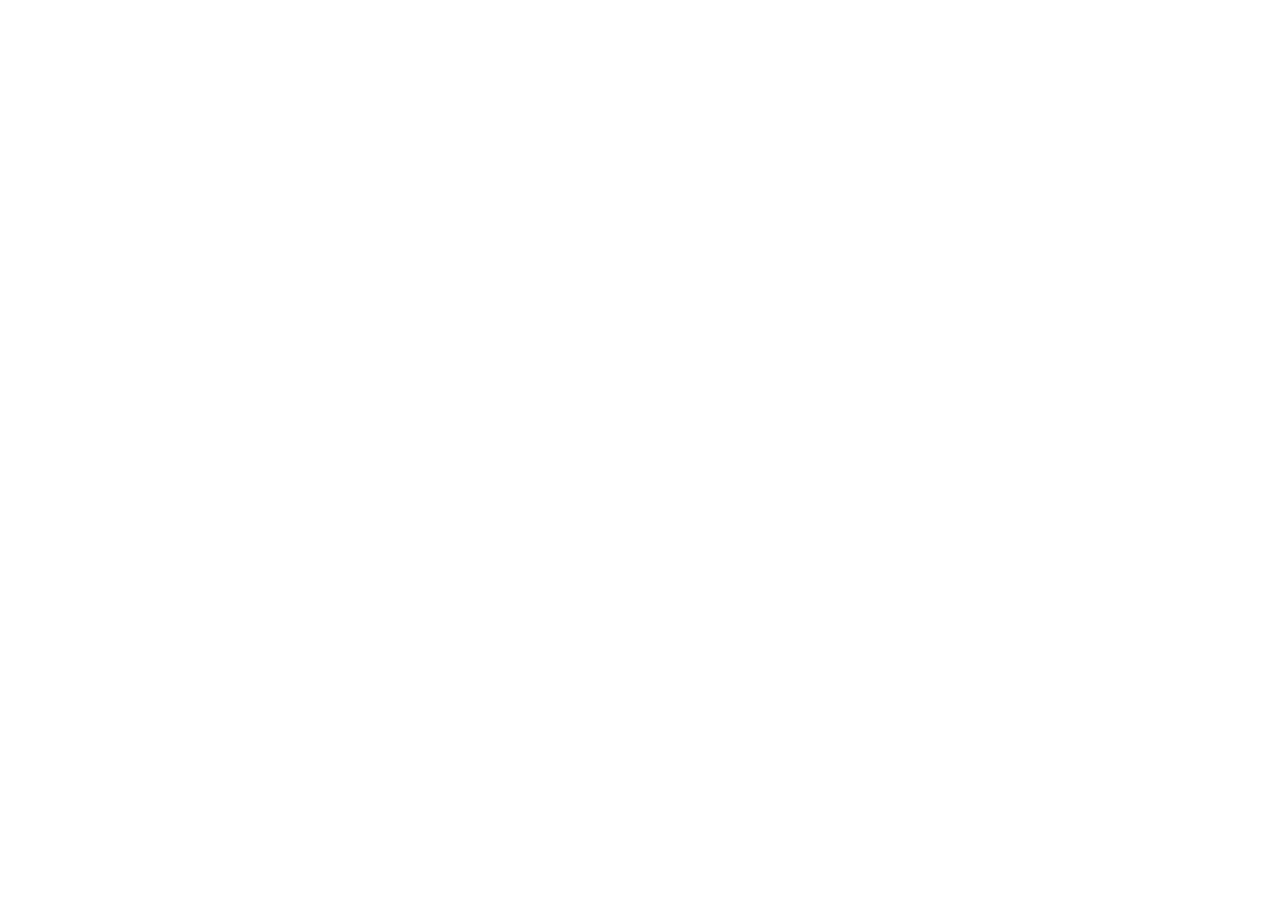
==== info/index.html @ 670b71c4 "Add files via upload" ====
<!doctype html>
<html lang="en">
  <head>
    <meta charset="UTF-8" />
    <link rel="icon" type="image/svg+xml" href="/vite.svg" />
    <meta name="viewport" content="width=device-width, initial-scale=1.0" />
    <title>Learning Styles Lesson Platform - Variant 1</title>
    <script type="module" crossorigin src="/assets/index-CtbJ-LrG.js"></script>
    <link rel="stylesheet" crossorigin href="/assets/index-BIw0tw79.css">
  </head>
  <body>
    <div id="root"></div>
  </body>
</html>
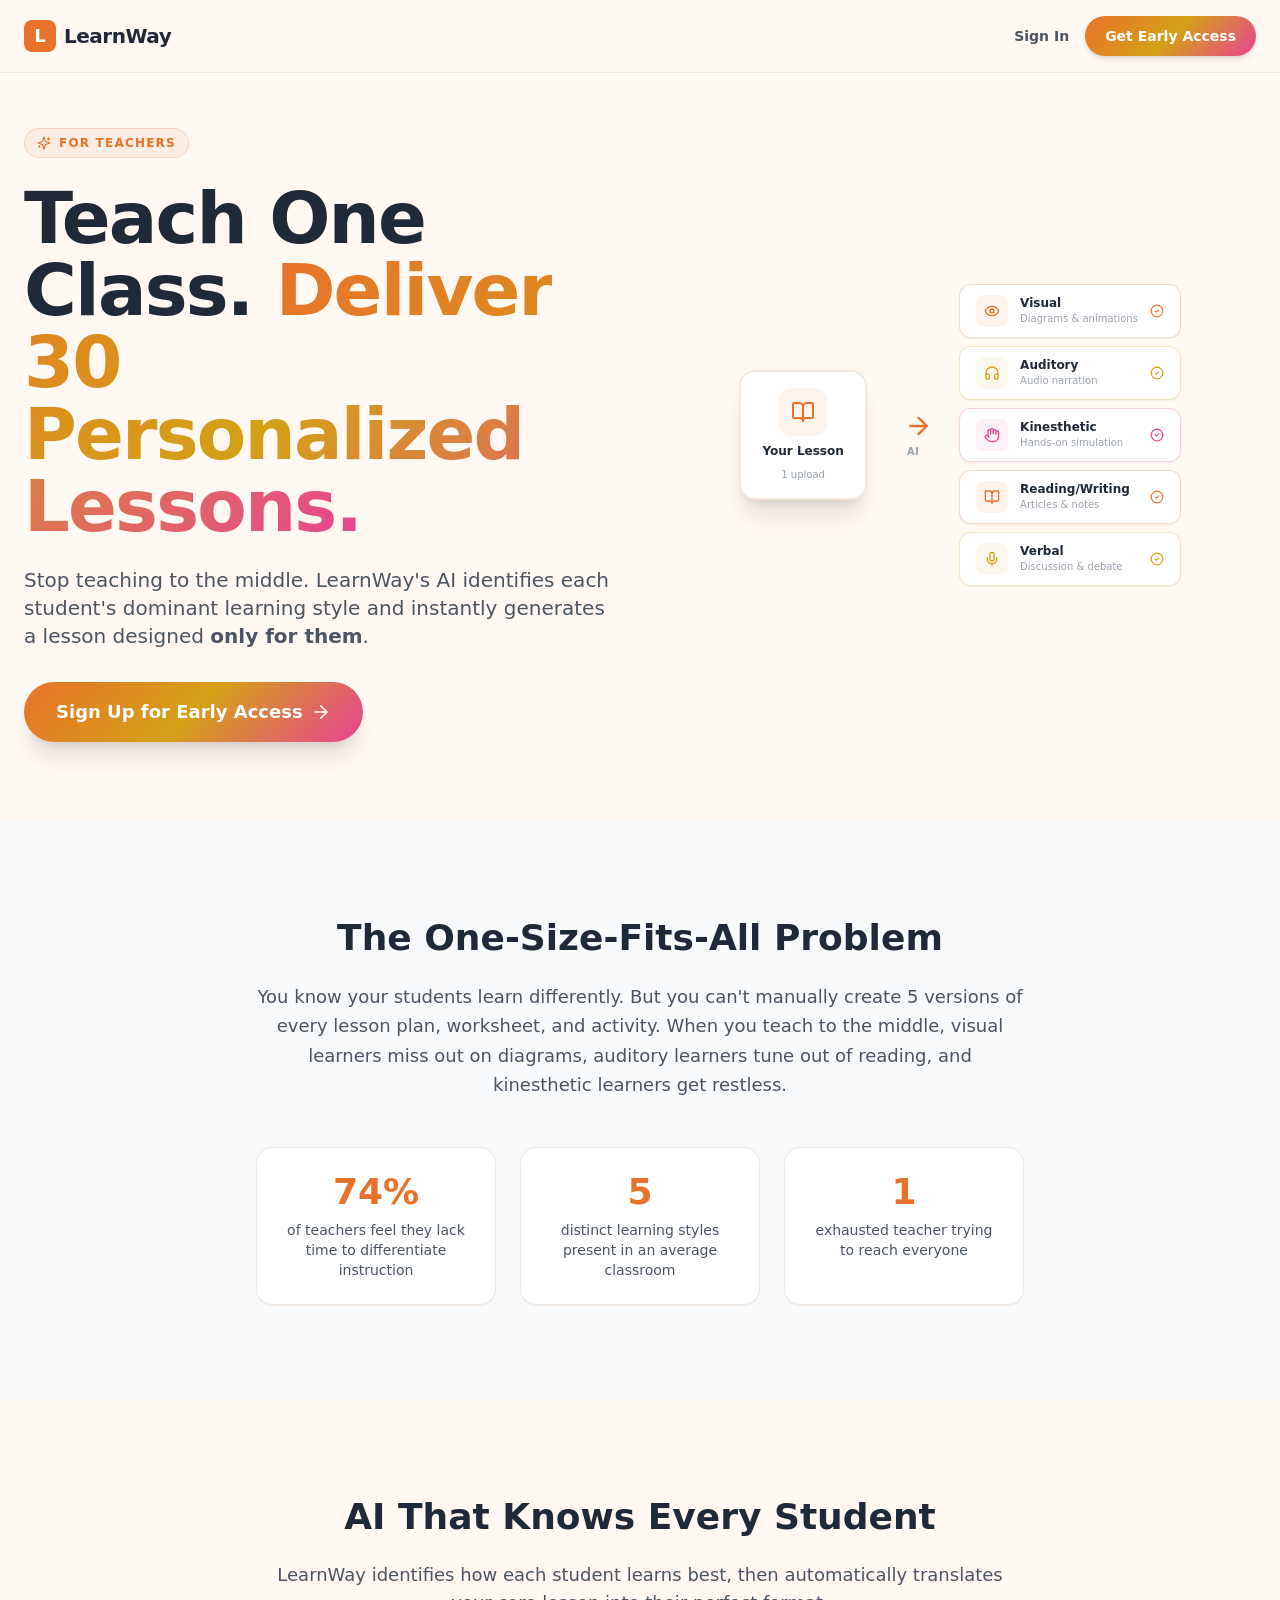
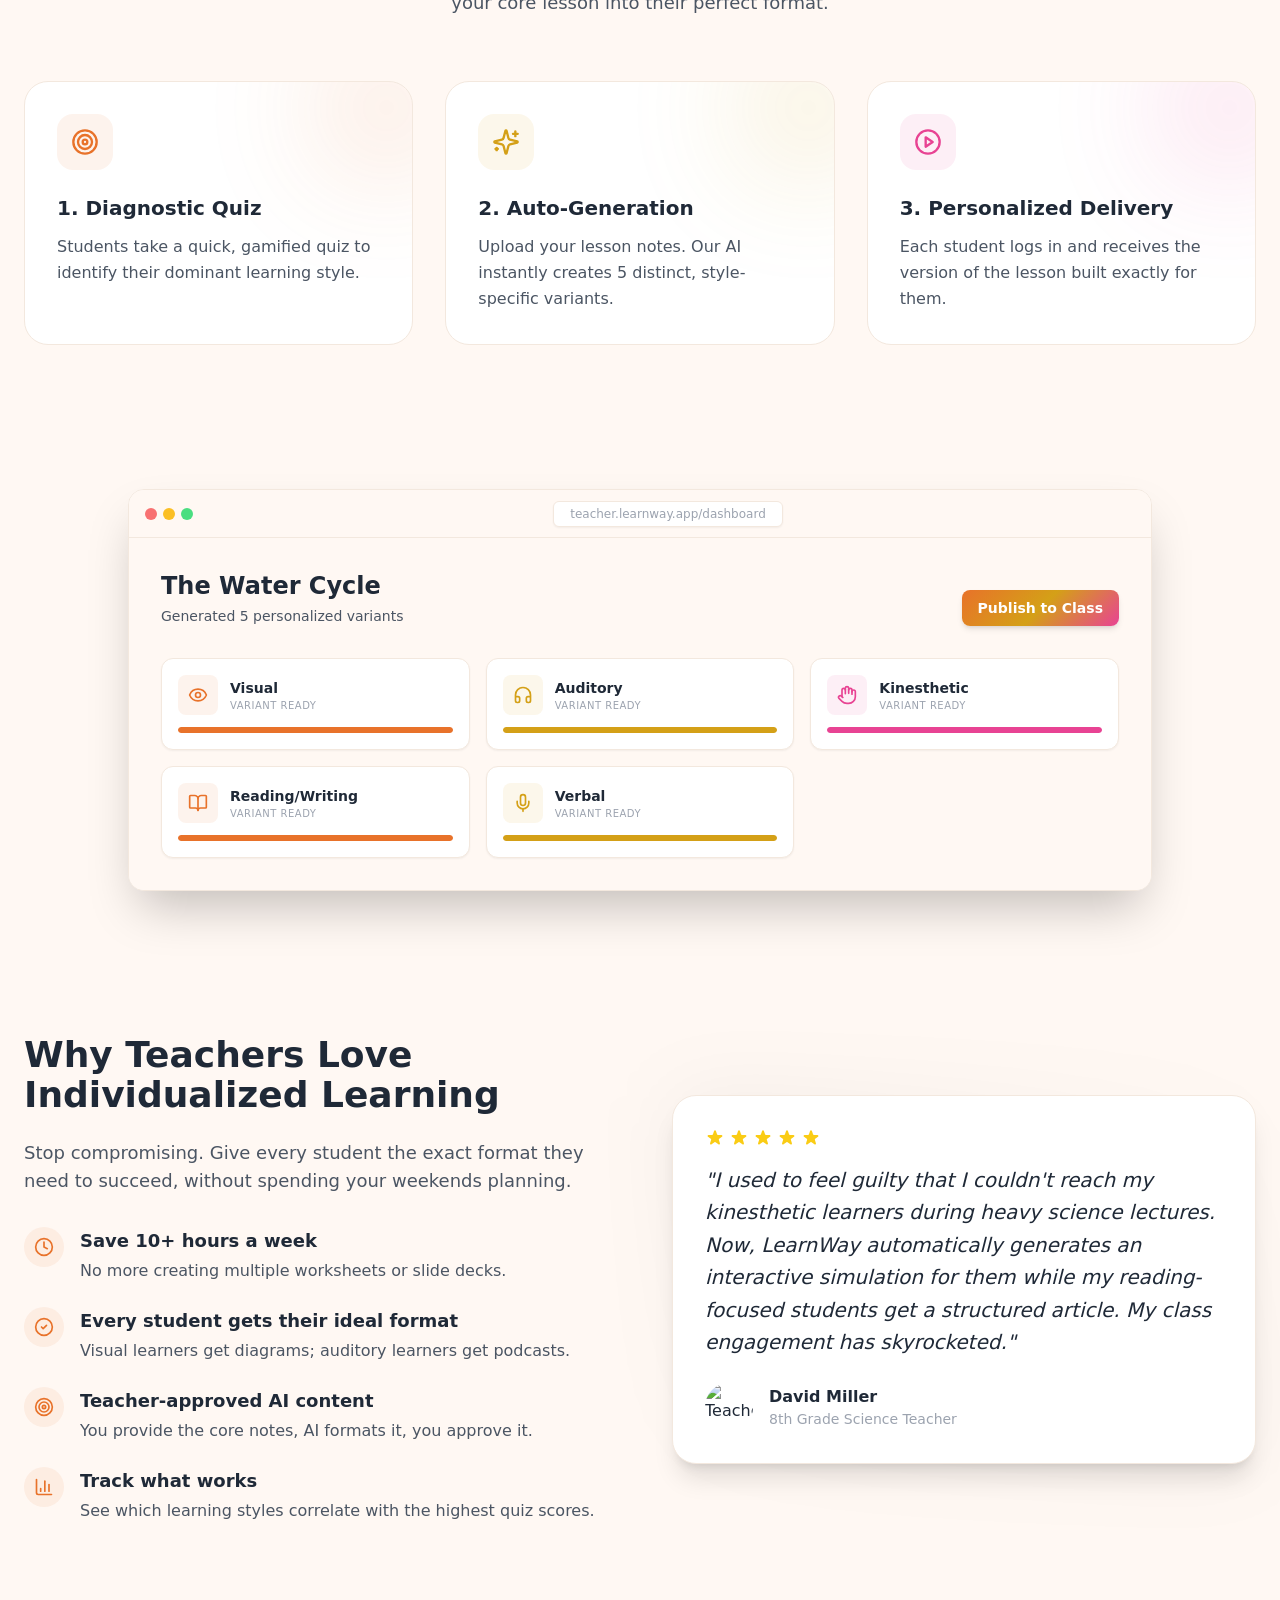
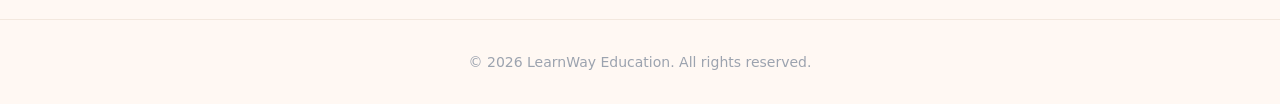
==== commit 233b22f7: "Update asset paths in index.html to relative" ====
--- a/info/index.html
+++ b/info/index.html
@@ -2,11 +2,11 @@
 <html lang="en">
   <head>
     <meta charset="UTF-8" />
-    <link rel="icon" type="image/svg+xml" href="/vite.svg" />
+    <link rel="icon" type="image/svg+xml" href="./vite.svg" />
     <meta name="viewport" content="width=device-width, initial-scale=1.0" />
     <title>Learning Styles Lesson Platform - Variant 1</title>
-    <script type="module" crossorigin src="/assets/index-CtbJ-LrG.js"></script>
-    <link rel="stylesheet" crossorigin href="/assets/index-BIw0tw79.css">
+    <script type="module" crossorigin src="./assets/index-CtbJ-LrG.js"></script>
+    <link rel="stylesheet" crossorigin href="./assets/index-BIw0tw79.css">
   </head>
   <body>
     <div id="root"></div>
--- a/info/assets/index-BIw0tw79.css
+++ b/info/assets/index-BIw0tw79.css
@@ -0,0 +1 @@
+@import"https://fonts.googleapis.com/css2?family=Inter:wght@400;500;600;700;800&display=swap";@tailwind base;@tailwind components;@tailwind utilities;*,:before,:after{--tw-border-spacing-x: 0;--tw-border-spacing-y: 0;--tw-translate-x: 0;--tw-translate-y: 0;--tw-rotate: 0;--tw-skew-x: 0;--tw-skew-y: 0;--tw-scale-x: 1;--tw-scale-y: 1;--tw-pan-x: ;--tw-pan-y: ;--tw-pinch-zoom: ;--tw-scroll-snap-strictness: proximity;--tw-gradient-from-position: ;--tw-gradient-via-position: ;--tw-gradient-to-position: ;--tw-ordinal: ;--tw-slashed-zero: ;--tw-numeric-figure: ;--tw-numeric-spacing: ;--tw-numeric-fraction: ;--tw-ring-inset: ;--tw-ring-offset-width: 0px;--tw-ring-offset-color: #fff;--tw-ring-color: rgb(59 130 246 / .5);--tw-ring-offset-shadow: 0 0 #0000;--tw-ring-shadow: 0 0 #0000;--tw-shadow: 0 0 #0000;--tw-shadow-colored: 0 0 #0000;--tw-blur: ;--tw-brightness: ;--tw-contrast: ;--tw-grayscale: ;--tw-hue-rotate: ;--tw-invert: ;--tw-saturate: ;--tw-sepia: ;--tw-drop-shadow: ;--tw-backdrop-blur: ;--tw-backdrop-brightness: ;--tw-backdrop-contrast: ;--tw-backdrop-grayscale: ;--tw-backdrop-hue-rotate: ;--tw-backdrop-invert: ;--tw-backdrop-opacity: ;--tw-backdrop-saturate: ;--tw-backdrop-sepia: ;--tw-contain-size: ;--tw-contain-layout: ;--tw-contain-paint: ;--tw-contain-style: }::backdrop{--tw-border-spacing-x: 0;--tw-border-spacing-y: 0;--tw-translate-x: 0;--tw-translate-y: 0;--tw-rotate: 0;--tw-skew-x: 0;--tw-skew-y: 0;--tw-scale-x: 1;--tw-scale-y: 1;--tw-pan-x: ;--tw-pan-y: ;--tw-pinch-zoom: ;--tw-scroll-snap-strictness: proximity;--tw-gradient-from-position: ;--tw-gradient-via-position: ;--tw-gradient-to-position: ;--tw-ordinal: ;--tw-slashed-zero: ;--tw-numeric-figure: ;--tw-numeric-spacing: ;--tw-numeric-fraction: ;--tw-ring-inset: ;--tw-ring-offset-width: 0px;--tw-ring-offset-color: #fff;--tw-ring-color: rgb(59 130 246 / .5);--tw-ring-offset-shadow: 0 0 #0000;--tw-ring-shadow: 0 0 #0000;--tw-shadow: 0 0 #0000;--tw-shadow-colored: 0 0 #0000;--tw-blur: ;--tw-brightness: ;--tw-contrast: ;--tw-grayscale: ;--tw-hue-rotate: ;--tw-invert: ;--tw-saturate: ;--tw-sepia: ;--tw-drop-shadow: ;--tw-backdrop-blur: ;--tw-backdrop-brightness: ;--tw-backdrop-contrast: ;--tw-backdrop-grayscale: ;--tw-backdrop-hue-rotate: ;--tw-backdrop-invert: ;--tw-backdrop-opacity: ;--tw-backdrop-saturate: ;--tw-backdrop-sepia: ;--tw-contain-size: ;--tw-contain-layout: ;--tw-contain-paint: ;--tw-contain-style: }*,:before,:after{box-sizing:border-box;border-width:0;border-style:solid;border-color:#e5e7eb}:before,:after{--tw-content: ""}html,:host{line-height:1.5;-webkit-text-size-adjust:100%;-moz-tab-size:4;-o-tab-size:4;tab-size:4;font-family:ui-sans-serif,system-ui,sans-serif,"Apple Color Emoji","Segoe UI Emoji",Segoe UI Symbol,"Noto Color Emoji";font-feature-settings:normal;font-variation-settings:normal;-webkit-tap-highlight-color:transparent}body{margin:0;line-height:inherit}hr{height:0;color:inherit;border-top-width:1px}abbr:where([title]){-webkit-text-decoration:underline dotted;text-decoration:underline dotted}h1,h2,h3,h4,h5,h6{font-size:inherit;font-weight:inherit}a{color:inherit;text-decoration:inherit}b,strong{font-weight:bolder}code,kbd,samp,pre{font-family:ui-monospace,SFMono-Regular,Menlo,Monaco,Consolas,Liberation Mono,Courier New,monospace;font-feature-settings:normal;font-variation-settings:normal;font-size:1em}small{font-size:80%}sub,sup{font-size:75%;line-height:0;position:relative;vertical-align:baseline}sub{bottom:-.25em}sup{top:-.5em}table{text-indent:0;border-color:inherit;border-collapse:collapse}button,input,optgroup,select,textarea{font-family:inherit;font-feature-settings:inherit;font-variation-settings:inherit;font-size:100%;font-weight:inherit;line-height:inherit;letter-spacing:inherit;color:inherit;margin:0;padding:0}button,select{text-transform:none}button,input:where([type=button]),input:where([type=reset]),input:where([type=submit]){-webkit-appearance:button;background-color:transparent;background-image:none}:-moz-focusring{outline:auto}:-moz-ui-invalid{box-shadow:none}progress{vertical-align:baseline}::-webkit-inner-spin-button,::-webkit-outer-spin-button{height:auto}[type=search]{-webkit-appearance:textfield;outline-offset:-2px}::-webkit-search-decoration{-webkit-appearance:none}::-webkit-file-upload-button{-webkit-appearance:button;font:inherit}summary{display:list-item}blockquote,dl,dd,h1,h2,h3,h4,h5,h6,hr,figure,p,pre{margin:0}fieldset{margin:0;padding:0}legend{padding:0}ol,ul,menu{list-style:none;margin:0;padding:0}dialog{padding:0}textarea{resize:vertical}input::-moz-placeholder,textarea::-moz-placeholder{opacity:1;color:#9ca3af}input::placeholder,textarea::placeholder{opacity:1;color:#9ca3af}button,[role=button]{cursor:pointer}:disabled{cursor:default}img,svg,video,canvas,audio,iframe,embed,object{display:block;vertical-align:middle}img,video{max-width:100%;height:auto}[hidden]:where(:not([hidden=until-found])){display:none}.fixed{position:fixed}.absolute{position:absolute}.relative{position:relative}.inset-0{top:0;right:0;bottom:0;left:0}.bottom-24{bottom:6rem}.left-0{left:0}.right-0{right:0}.right-6{right:1.5rem}.top-0{top:0}.z-10{z-index:10}.z-50{z-index:50}.mx-auto{margin-left:auto;margin-right:auto}.mb-1{margin-bottom:.25rem}.mb-12{margin-bottom:3rem}.mb-16{margin-bottom:4rem}.mb-2{margin-bottom:.5rem}.mb-3{margin-bottom:.75rem}.mb-4{margin-bottom:1rem}.mb-6{margin-bottom:1.5rem}.mb-8{margin-bottom:2rem}.ml-auto{margin-left:auto}.mt-0\.5{margin-top:.125rem}.flex{display:flex}.inline-flex{display:inline-flex}.grid{display:grid}.hidden{display:none}.h-1\.5{height:.375rem}.h-10{height:2.5rem}.h-12{height:3rem}.h-14{height:3.5rem}.h-3{height:.75rem}.h-32{height:8rem}.h-5{height:1.25rem}.h-8{height:2rem}.h-9{height:2.25rem}.h-full{height:100%}.min-h-screen{min-height:100vh}.w-10{width:2.5rem}.w-12{width:3rem}.w-14{width:3.5rem}.w-28{width:7rem}.w-3{width:.75rem}.w-32{width:8rem}.w-5{width:1.25rem}.w-8{width:2rem}.w-9{width:2.25rem}.w-full{width:100%}.min-w-0{min-width:0px}.min-w-\[240px\]{min-width:240px}.max-w-2xl{max-width:42rem}.max-w-3xl{max-width:48rem}.max-w-5xl{max-width:64rem}.max-w-7xl{max-width:80rem}.flex-1{flex:1 1 0%}.flex-shrink-0{flex-shrink:0}.transform{transform:translate(var(--tw-translate-x),var(--tw-translate-y)) rotate(var(--tw-rotate)) skew(var(--tw-skew-x)) skewY(var(--tw-skew-y)) scaleX(var(--tw-scale-x)) scaleY(var(--tw-scale-y))}.grid-cols-2{grid-template-columns:repeat(2,minmax(0,1fr))}.flex-col{flex-direction:column}.items-end{align-items:flex-end}.items-center{align-items:center}.justify-center{justify-content:center}.justify-between{justify-content:space-between}.gap-1{gap:.25rem}.gap-1\.5{gap:.375rem}.gap-12{gap:3rem}.gap-16{gap:4rem}.gap-2{gap:.5rem}.gap-3{gap:.75rem}.gap-4{gap:1rem}.gap-6{gap:1.5rem}.gap-8{gap:2rem}.space-y-6>:not([hidden])~:not([hidden]){--tw-space-y-reverse: 0;margin-top:calc(1.5rem * calc(1 - var(--tw-space-y-reverse)));margin-bottom:calc(1.5rem * var(--tw-space-y-reverse))}.overflow-hidden{overflow:hidden}.truncate{overflow:hidden;text-overflow:ellipsis;white-space:nowrap}.rounded-2xl{border-radius:1rem}.rounded-3xl{border-radius:1.5rem}.rounded-full{border-radius:9999px}.rounded-lg{border-radius:.5rem}.rounded-md{border-radius:.375rem}.rounded-xl{border-radius:.75rem}.border{border-width:1px}.border-2{border-width:2px}.border-b{border-bottom-width:1px}.border-t{border-top-width:1px}.bg-amber-400{--tw-bg-opacity: 1;background-color:rgb(251 191 36 / var(--tw-bg-opacity, 1))}.bg-green-400{--tw-bg-opacity: 1;background-color:rgb(74 222 128 / var(--tw-bg-opacity, 1))}.bg-red-400{--tw-bg-opacity: 1;background-color:rgb(248 113 113 / var(--tw-bg-opacity, 1))}.bg-gradient-to-tr{background-image:linear-gradient(to top right,var(--tw-gradient-stops))}.from-transparent{--tw-gradient-from: transparent var(--tw-gradient-from-position);--tw-gradient-to: rgb(0 0 0 / 0) var(--tw-gradient-to-position);--tw-gradient-stops: var(--tw-gradient-from), var(--tw-gradient-to)}.via-black\/5{--tw-gradient-to: rgb(0 0 0 / 0) var(--tw-gradient-to-position);--tw-gradient-stops: var(--tw-gradient-from), rgb(0 0 0 / .05) var(--tw-gradient-via-position), var(--tw-gradient-to)}.to-transparent{--tw-gradient-to: transparent var(--tw-gradient-to-position)}.bg-clip-text{-webkit-background-clip:text;background-clip:text}.fill-yellow-400{fill:#facc15}.p-2\.5{padding:.625rem}.p-3{padding:.75rem}.p-4{padding:1rem}.p-6{padding:1.5rem}.p-8{padding:2rem}.px-2{padding-left:.5rem;padding-right:.5rem}.px-3{padding-left:.75rem;padding-right:.75rem}.px-4{padding-left:1rem;padding-right:1rem}.px-5{padding-left:1.25rem;padding-right:1.25rem}.px-6{padding-left:1.5rem;padding-right:1.5rem}.px-8{padding-left:2rem;padding-right:2rem}.py-1{padding-top:.25rem;padding-bottom:.25rem}.py-1\.5{padding-top:.375rem;padding-bottom:.375rem}.py-12{padding-top:3rem;padding-bottom:3rem}.py-2{padding-top:.5rem;padding-bottom:.5rem}.py-2\.5{padding-top:.625rem;padding-bottom:.625rem}.py-24{padding-top:6rem;padding-bottom:6rem}.py-4{padding-top:1rem;padding-bottom:1rem}.py-8{padding-top:2rem;padding-bottom:2rem}.pb-2{padding-bottom:.5rem}.pb-20{padding-bottom:5rem}.pt-1{padding-top:.25rem}.pt-32{padding-top:8rem}.text-left{text-align:left}.text-center{text-align:center}.font-sans{font-family:ui-sans-serif,system-ui,sans-serif,"Apple Color Emoji","Segoe UI Emoji",Segoe UI Symbol,"Noto Color Emoji"}.text-2xl{font-size:1.5rem;line-height:2rem}.text-3xl{font-size:1.875rem;line-height:2.25rem}.text-4xl{font-size:2.25rem;line-height:2.5rem}.text-5xl{font-size:3rem;line-height:1}.text-\[10px\]{font-size:10px}.text-\[11px\]{font-size:11px}.text-lg{font-size:1.125rem;line-height:1.75rem}.text-sm{font-size:.875rem;line-height:1.25rem}.text-xl{font-size:1.25rem;line-height:1.75rem}.text-xs{font-size:.75rem;line-height:1rem}.font-black{font-weight:900}.font-bold{font-weight:700}.font-extrabold{font-weight:800}.font-medium{font-weight:500}.font-semibold{font-weight:600}.uppercase{text-transform:uppercase}.italic{font-style:italic}.leading-\[1\.1\]{line-height:1.1}.leading-relaxed{line-height:1.625}.leading-tight{line-height:1.25}.tracking-tight{letter-spacing:-.025em}.tracking-wider{letter-spacing:.05em}.tracking-widest{letter-spacing:.1em}.text-transparent{color:transparent}.text-white{--tw-text-opacity: 1;color:rgb(255 255 255 / var(--tw-text-opacity, 1))}.text-yellow-400{--tw-text-opacity: 1;color:rgb(250 204 21 / var(--tw-text-opacity, 1))}.opacity-20{opacity:.2}.shadow-2xl{--tw-shadow: 0 25px 50px -12px rgb(0 0 0 / .25);--tw-shadow-colored: 0 25px 50px -12px var(--tw-shadow-color);box-shadow:var(--tw-ring-offset-shadow, 0 0 #0000),var(--tw-ring-shadow, 0 0 #0000),var(--tw-shadow)}.shadow-lg{--tw-shadow: 0 10px 15px -3px rgb(0 0 0 / .1), 0 4px 6px -4px rgb(0 0 0 / .1);--tw-shadow-colored: 0 10px 15px -3px var(--tw-shadow-color), 0 4px 6px -4px var(--tw-shadow-color);box-shadow:var(--tw-ring-offset-shadow, 0 0 #0000),var(--tw-ring-shadow, 0 0 #0000),var(--tw-shadow)}.shadow-md{--tw-shadow: 0 4px 6px -1px rgb(0 0 0 / .1), 0 2px 4px -2px rgb(0 0 0 / .1);--tw-shadow-colored: 0 4px 6px -1px var(--tw-shadow-color), 0 2px 4px -2px var(--tw-shadow-color);box-shadow:var(--tw-ring-offset-shadow, 0 0 #0000),var(--tw-ring-shadow, 0 0 #0000),var(--tw-shadow)}.shadow-sm{--tw-shadow: 0 1px 2px 0 rgb(0 0 0 / .05);--tw-shadow-colored: 0 1px 2px 0 var(--tw-shadow-color);box-shadow:var(--tw-ring-offset-shadow, 0 0 #0000),var(--tw-ring-shadow, 0 0 #0000),var(--tw-shadow)}.shadow-xl{--tw-shadow: 0 20px 25px -5px rgb(0 0 0 / .1), 0 8px 10px -6px rgb(0 0 0 / .1);--tw-shadow-colored: 0 20px 25px -5px var(--tw-shadow-color), 0 8px 10px -6px var(--tw-shadow-color);box-shadow:var(--tw-ring-offset-shadow, 0 0 #0000),var(--tw-ring-shadow, 0 0 #0000),var(--tw-shadow)}.blur-2xl{--tw-blur: blur(40px);filter:var(--tw-blur) var(--tw-brightness) var(--tw-contrast) var(--tw-grayscale) var(--tw-hue-rotate) var(--tw-invert) var(--tw-saturate) var(--tw-sepia) var(--tw-drop-shadow)}.blur-3xl{--tw-blur: blur(64px);filter:var(--tw-blur) var(--tw-brightness) var(--tw-contrast) var(--tw-grayscale) var(--tw-hue-rotate) var(--tw-invert) var(--tw-saturate) var(--tw-sepia) var(--tw-drop-shadow)}.backdrop-blur-md{--tw-backdrop-blur: blur(12px);-webkit-backdrop-filter:var(--tw-backdrop-blur) var(--tw-backdrop-brightness) var(--tw-backdrop-contrast) var(--tw-backdrop-grayscale) var(--tw-backdrop-hue-rotate) var(--tw-backdrop-invert) var(--tw-backdrop-opacity) var(--tw-backdrop-saturate) var(--tw-backdrop-sepia);backdrop-filter:var(--tw-backdrop-blur) var(--tw-backdrop-brightness) var(--tw-backdrop-contrast) var(--tw-backdrop-grayscale) var(--tw-backdrop-hue-rotate) var(--tw-backdrop-invert) var(--tw-backdrop-opacity) var(--tw-backdrop-saturate) var(--tw-backdrop-sepia)}.transition{transition-property:color,background-color,border-color,text-decoration-color,fill,stroke,opacity,box-shadow,transform,filter,backdrop-filter;transition-timing-function:cubic-bezier(.4,0,.2,1);transition-duration:.15s}.transition-colors{transition-property:color,background-color,border-color,text-decoration-color,fill,stroke;transition-timing-function:cubic-bezier(.4,0,.2,1);transition-duration:.15s}.transition-opacity{transition-property:opacity;transition-timing-function:cubic-bezier(.4,0,.2,1);transition-duration:.15s}.transition-transform{transition-property:transform;transition-timing-function:cubic-bezier(.4,0,.2,1);transition-duration:.15s}.duration-500{transition-duration:.5s}body{font-family:Inter,sans-serif;-webkit-font-smoothing:antialiased;-moz-osx-font-smoothing:grayscale}::-webkit-scrollbar{width:6px;height:6px}::-webkit-scrollbar-track{background:transparent}::-webkit-scrollbar-thumb{background:#e5e7eb;border-radius:3px}::-webkit-scrollbar-thumb:hover{background:#d1d5db}.selection\:bg-black\/10 *::-moz-selection{background-color:#0000001a}.selection\:bg-black\/10 *::selection{background-color:#0000001a}.selection\:bg-black\/10::-moz-selection{background-color:#0000001a}.selection\:bg-black\/10::selection{background-color:#0000001a}.hover\:scale-105:hover{--tw-scale-x: 1.05;--tw-scale-y: 1.05;transform:translate(var(--tw-translate-x),var(--tw-translate-y)) rotate(var(--tw-rotate)) skew(var(--tw-skew-x)) skewY(var(--tw-skew-y)) scaleX(var(--tw-scale-x)) scaleY(var(--tw-scale-y))}.hover\:opacity-80:hover{opacity:.8}.active\:scale-95:active{--tw-scale-x: .95;--tw-scale-y: .95;transform:translate(var(--tw-translate-x),var(--tw-translate-y)) rotate(var(--tw-rotate)) skew(var(--tw-skew-x)) skewY(var(--tw-skew-y)) scaleX(var(--tw-scale-x)) scaleY(var(--tw-scale-y))}.group:hover .group-hover\:opacity-40{opacity:.4}@media (min-width: 640px){.sm\:grid-cols-3{grid-template-columns:repeat(3,minmax(0,1fr))}.sm\:flex-row{flex-direction:row}}@media (min-width: 768px){.md\:flex{display:flex}.md\:w-32{width:8rem}.md\:grid-cols-2{grid-template-columns:repeat(2,minmax(0,1fr))}.md\:grid-cols-3{grid-template-columns:repeat(3,minmax(0,1fr))}.md\:gap-8{gap:2rem}.md\:text-4xl{font-size:2.25rem;line-height:2.5rem}.md\:text-6xl{font-size:3.75rem;line-height:1}.md\:text-xl{font-size:1.25rem;line-height:1.75rem}}@media (min-width: 1024px){.lg\:grid-cols-2{grid-template-columns:repeat(2,minmax(0,1fr))}.lg\:text-7xl{font-size:4.5rem;line-height:1}}@media (prefers-color-scheme: dark){.dark\:via-white\/5{--tw-gradient-to: rgb(255 255 255 / 0) var(--tw-gradient-to-position);--tw-gradient-stops: var(--tw-gradient-from), rgb(255 255 255 / .05) var(--tw-gradient-via-position), var(--tw-gradient-to)}}
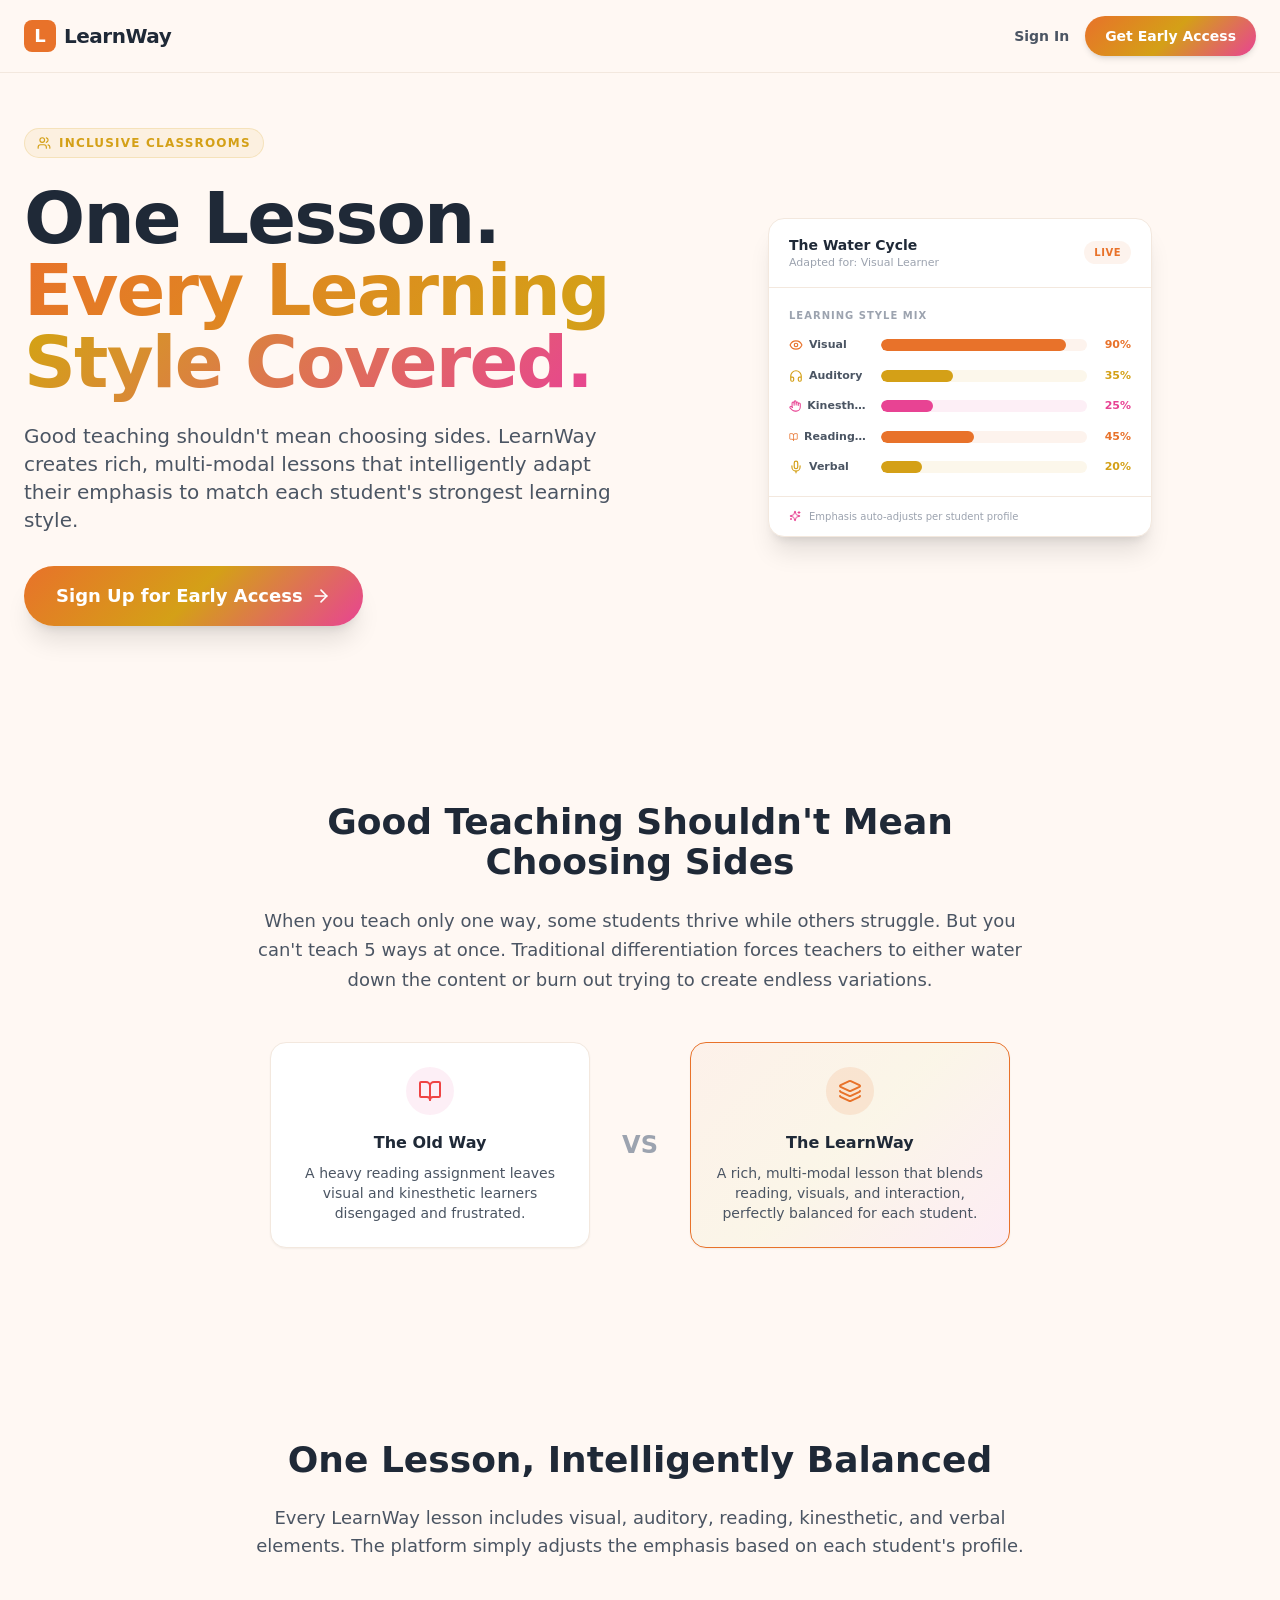
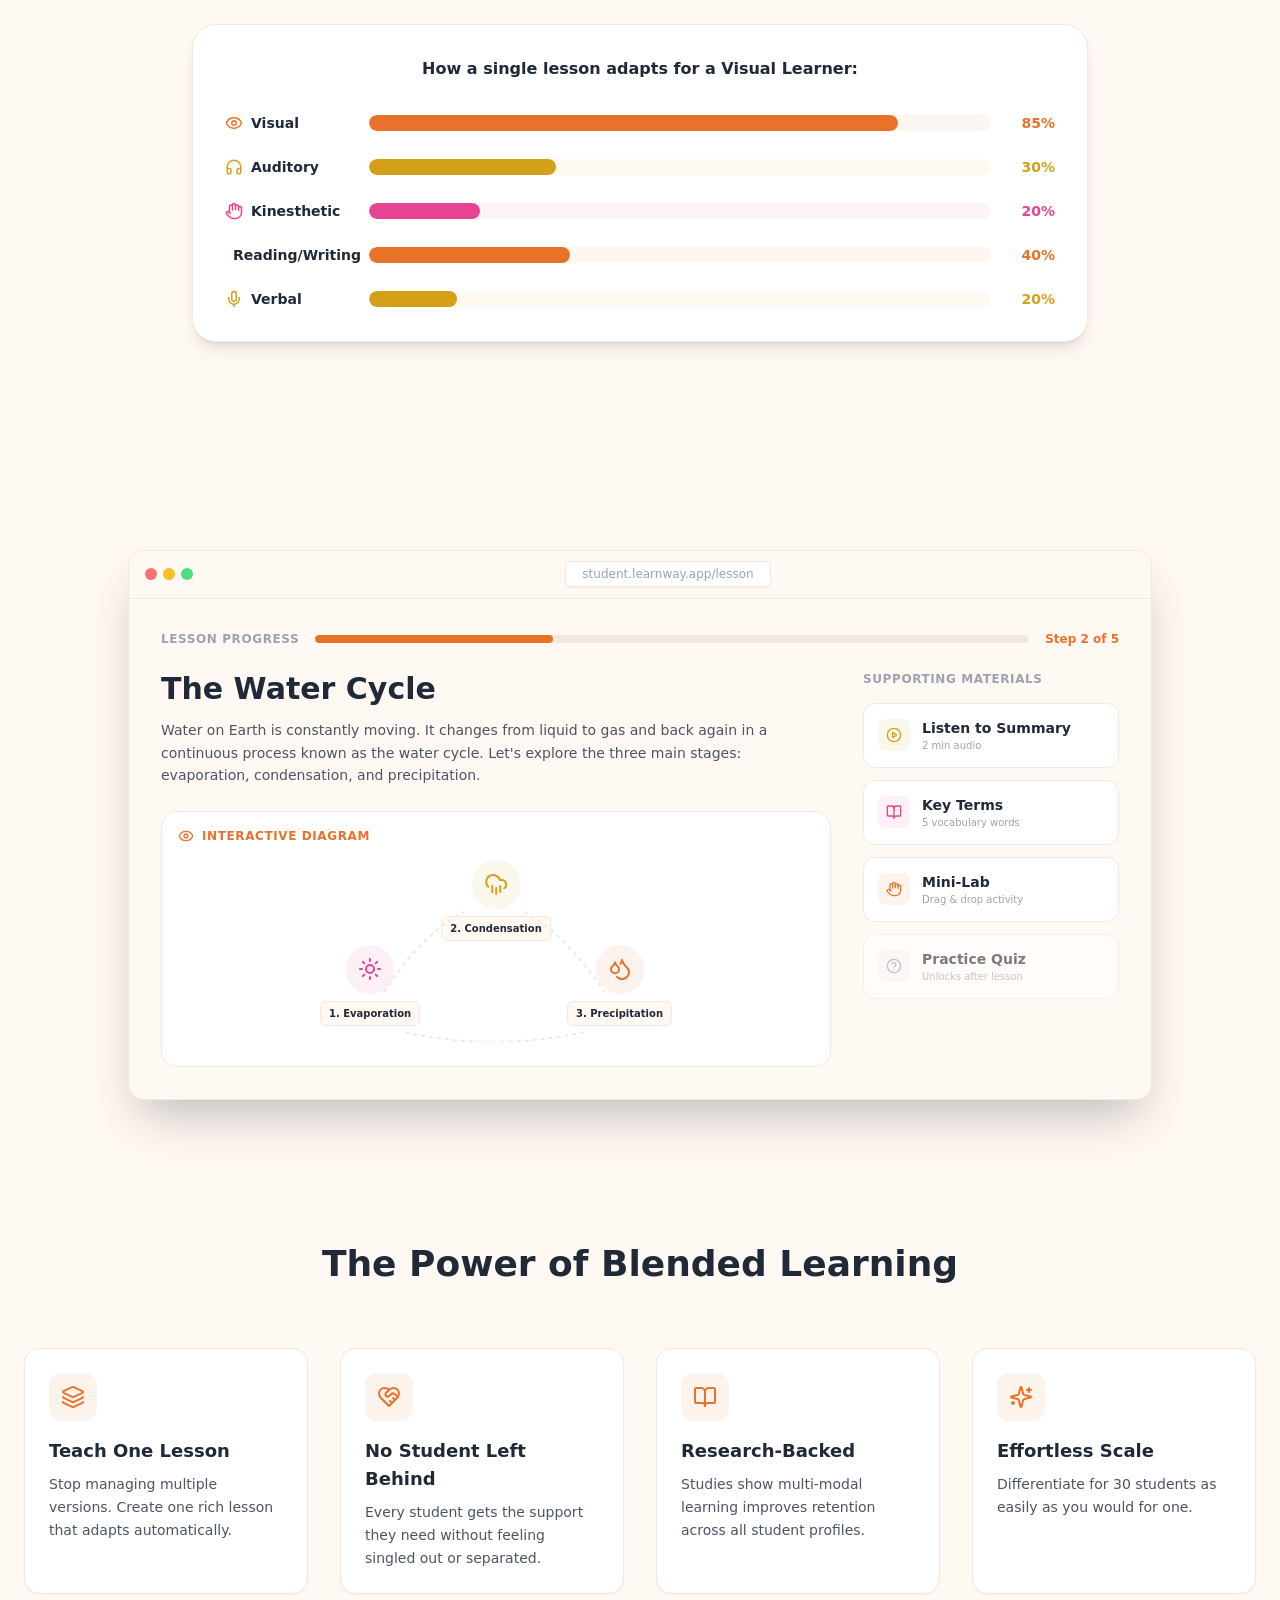
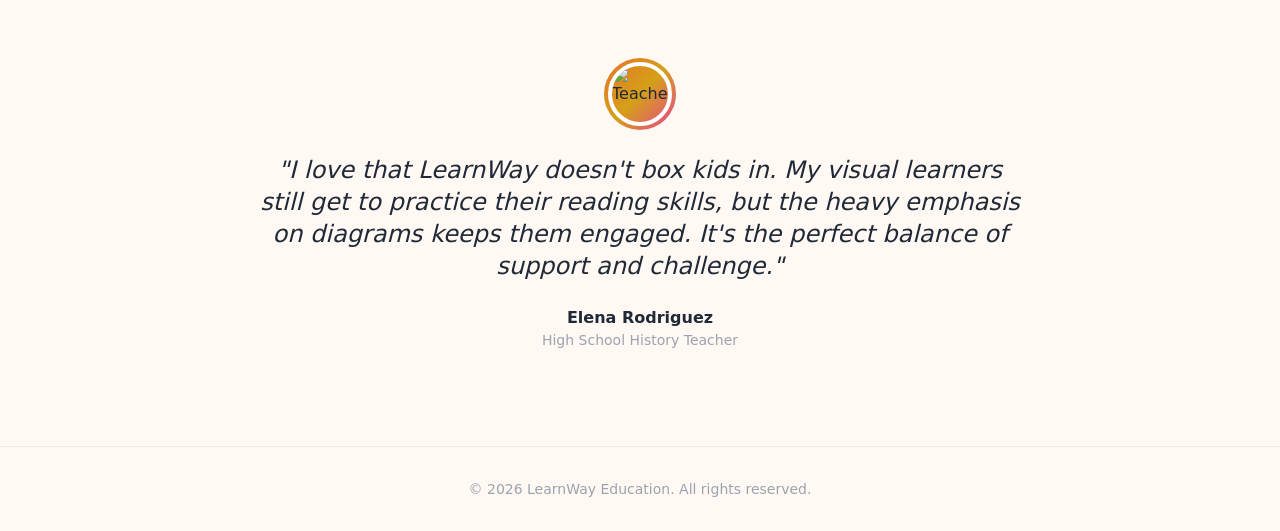
==== commit 6fcee9ed: "Update index.html for new variant and asset paths" ====
--- a/info/index.html
+++ b/info/index.html
@@ -2,11 +2,11 @@
 <html lang="en">
   <head>
     <meta charset="UTF-8" />
-    <link rel="icon" type="image/svg+xml" href="./vite.svg" />
+    <link rel="icon" type="image/svg+xml" href="/vite.svg" />
     <meta name="viewport" content="width=device-width, initial-scale=1.0" />
-    <title>Learning Styles Lesson Platform - Variant 1</title>
-    <script type="module" crossorigin src="./assets/index-CtbJ-LrG.js"></script>
-    <link rel="stylesheet" crossorigin href="./assets/index-BIw0tw79.css">
+    <title>Learning Styles Lesson Platform - Variant 2</title>
+    <script type="module" crossorigin src="/landingpage/assets/index-upkTWyWl.js"></script>
+    <link rel="stylesheet" crossorigin href="/landingpage/assets/index-DX5-PF6Q.css">
   </head>
   <body>
     <div id="root"></div>
--- a/landingpage/assets/index-DX5-PF6Q.css
+++ b/landingpage/assets/index-DX5-PF6Q.css
@@ -0,0 +1 @@
+@import"https://fonts.googleapis.com/css2?family=Inter:wght@400;500;600;700;800&display=swap";@tailwind base;@tailwind components;@tailwind utilities;*,:before,:after{--tw-border-spacing-x: 0;--tw-border-spacing-y: 0;--tw-translate-x: 0;--tw-translate-y: 0;--tw-rotate: 0;--tw-skew-x: 0;--tw-skew-y: 0;--tw-scale-x: 1;--tw-scale-y: 1;--tw-pan-x: ;--tw-pan-y: ;--tw-pinch-zoom: ;--tw-scroll-snap-strictness: proximity;--tw-gradient-from-position: ;--tw-gradient-via-position: ;--tw-gradient-to-position: ;--tw-ordinal: ;--tw-slashed-zero: ;--tw-numeric-figure: ;--tw-numeric-spacing: ;--tw-numeric-fraction: ;--tw-ring-inset: ;--tw-ring-offset-width: 0px;--tw-ring-offset-color: #fff;--tw-ring-color: rgb(59 130 246 / .5);--tw-ring-offset-shadow: 0 0 #0000;--tw-ring-shadow: 0 0 #0000;--tw-shadow: 0 0 #0000;--tw-shadow-colored: 0 0 #0000;--tw-blur: ;--tw-brightness: ;--tw-contrast: ;--tw-grayscale: ;--tw-hue-rotate: ;--tw-invert: ;--tw-saturate: ;--tw-sepia: ;--tw-drop-shadow: ;--tw-backdrop-blur: ;--tw-backdrop-brightness: ;--tw-backdrop-contrast: ;--tw-backdrop-grayscale: ;--tw-backdrop-hue-rotate: ;--tw-backdrop-invert: ;--tw-backdrop-opacity: ;--tw-backdrop-saturate: ;--tw-backdrop-sepia: ;--tw-contain-size: ;--tw-contain-layout: ;--tw-contain-paint: ;--tw-contain-style: }::backdrop{--tw-border-spacing-x: 0;--tw-border-spacing-y: 0;--tw-translate-x: 0;--tw-translate-y: 0;--tw-rotate: 0;--tw-skew-x: 0;--tw-skew-y: 0;--tw-scale-x: 1;--tw-scale-y: 1;--tw-pan-x: ;--tw-pan-y: ;--tw-pinch-zoom: ;--tw-scroll-snap-strictness: proximity;--tw-gradient-from-position: ;--tw-gradient-via-position: ;--tw-gradient-to-position: ;--tw-ordinal: ;--tw-slashed-zero: ;--tw-numeric-figure: ;--tw-numeric-spacing: ;--tw-numeric-fraction: ;--tw-ring-inset: ;--tw-ring-offset-width: 0px;--tw-ring-offset-color: #fff;--tw-ring-color: rgb(59 130 246 / .5);--tw-ring-offset-shadow: 0 0 #0000;--tw-ring-shadow: 0 0 #0000;--tw-shadow: 0 0 #0000;--tw-shadow-colored: 0 0 #0000;--tw-blur: ;--tw-brightness: ;--tw-contrast: ;--tw-grayscale: ;--tw-hue-rotate: ;--tw-invert: ;--tw-saturate: ;--tw-sepia: ;--tw-drop-shadow: ;--tw-backdrop-blur: ;--tw-backdrop-brightness: ;--tw-backdrop-contrast: ;--tw-backdrop-grayscale: ;--tw-backdrop-hue-rotate: ;--tw-backdrop-invert: ;--tw-backdrop-opacity: ;--tw-backdrop-saturate: ;--tw-backdrop-sepia: ;--tw-contain-size: ;--tw-contain-layout: ;--tw-contain-paint: ;--tw-contain-style: }*,:before,:after{box-sizing:border-box;border-width:0;border-style:solid;border-color:#e5e7eb}:before,:after{--tw-content: ""}html,:host{line-height:1.5;-webkit-text-size-adjust:100%;-moz-tab-size:4;-o-tab-size:4;tab-size:4;font-family:ui-sans-serif,system-ui,sans-serif,"Apple Color Emoji","Segoe UI Emoji",Segoe UI Symbol,"Noto Color Emoji";font-feature-settings:normal;font-variation-settings:normal;-webkit-tap-highlight-color:transparent}body{margin:0;line-height:inherit}hr{height:0;color:inherit;border-top-width:1px}abbr:where([title]){-webkit-text-decoration:underline dotted;text-decoration:underline dotted}h1,h2,h3,h4,h5,h6{font-size:inherit;font-weight:inherit}a{color:inherit;text-decoration:inherit}b,strong{font-weight:bolder}code,kbd,samp,pre{font-family:ui-monospace,SFMono-Regular,Menlo,Monaco,Consolas,Liberation Mono,Courier New,monospace;font-feature-settings:normal;font-variation-settings:normal;font-size:1em}small{font-size:80%}sub,sup{font-size:75%;line-height:0;position:relative;vertical-align:baseline}sub{bottom:-.25em}sup{top:-.5em}table{text-indent:0;border-color:inherit;border-collapse:collapse}button,input,optgroup,select,textarea{font-family:inherit;font-feature-settings:inherit;font-variation-settings:inherit;font-size:100%;font-weight:inherit;line-height:inherit;letter-spacing:inherit;color:inherit;margin:0;padding:0}button,select{text-transform:none}button,input:where([type=button]),input:where([type=reset]),input:where([type=submit]){-webkit-appearance:button;background-color:transparent;background-image:none}:-moz-focusring{outline:auto}:-moz-ui-invalid{box-shadow:none}progress{vertical-align:baseline}::-webkit-inner-spin-button,::-webkit-outer-spin-button{height:auto}[type=search]{-webkit-appearance:textfield;outline-offset:-2px}::-webkit-search-decoration{-webkit-appearance:none}::-webkit-file-upload-button{-webkit-appearance:button;font:inherit}summary{display:list-item}blockquote,dl,dd,h1,h2,h3,h4,h5,h6,hr,figure,p,pre{margin:0}fieldset{margin:0;padding:0}legend{padding:0}ol,ul,menu{list-style:none;margin:0;padding:0}dialog{padding:0}textarea{resize:vertical}input::-moz-placeholder,textarea::-moz-placeholder{opacity:1;color:#9ca3af}input::placeholder,textarea::placeholder{opacity:1;color:#9ca3af}button,[role=button]{cursor:pointer}:disabled{cursor:default}img,svg,video,canvas,audio,iframe,embed,object{display:block;vertical-align:middle}img,video{max-width:100%;height:auto}[hidden]:where(:not([hidden=until-found])){display:none}.pointer-events-none{pointer-events:none}.fixed{position:fixed}.absolute{position:absolute}.relative{position:relative}.inset-0{top:0;right:0;bottom:0;left:0}.bottom-24{bottom:6rem}.bottom-4{bottom:1rem}.left-0{left:0}.left-1\/2{left:50%}.left-4{left:1rem}.right-0{right:0}.right-4{right:1rem}.right-6{right:1.5rem}.top-0{top:0}.top-2{top:.5rem}.top-4{top:1rem}.z-10{z-index:10}.z-50{z-index:50}.mx-auto{margin-left:auto;margin-right:auto}.mb-1{margin-bottom:.25rem}.mb-12{margin-bottom:3rem}.mb-16{margin-bottom:4rem}.mb-2{margin-bottom:.5rem}.mb-3{margin-bottom:.75rem}.mb-4{margin-bottom:1rem}.mb-6{margin-bottom:1.5rem}.mb-8{margin-bottom:2rem}.mt-0\.5{margin-top:.125rem}.mt-16{margin-top:4rem}.mt-4{margin-top:1rem}.inline-block{display:inline-block}.flex{display:flex}.inline-flex{display:inline-flex}.grid{display:grid}.hidden{display:none}.h-12{height:3rem}.h-16{height:4rem}.h-2{height:.5rem}.h-3{height:.75rem}.h-4{height:1rem}.h-64{height:16rem}.h-8{height:2rem}.h-9{height:2.25rem}.h-full{height:100%}.min-h-screen{min-height:100vh}.w-1\/3{width:33.333333%}.w-12{width:3rem}.w-16{width:4rem}.w-20{width:5rem}.w-3{width:.75rem}.w-32{width:8rem}.w-8{width:2rem}.w-9{width:2.25rem}.w-full{width:100%}.min-w-0{min-width:0px}.min-w-\[240px\]{min-width:240px}.max-w-2xl{max-width:42rem}.max-w-3xl{max-width:48rem}.max-w-4xl{max-width:56rem}.max-w-5xl{max-width:64rem}.max-w-7xl{max-width:80rem}.max-w-sm{max-width:24rem}.max-w-xs{max-width:20rem}.flex-1{flex:1 1 0%}.flex-shrink-0{flex-shrink:0}.-translate-x-1\/2{--tw-translate-x: -50%;transform:translate(var(--tw-translate-x),var(--tw-translate-y)) rotate(var(--tw-rotate)) skew(var(--tw-skew-x)) skewY(var(--tw-skew-y)) scaleX(var(--tw-scale-x)) scaleY(var(--tw-scale-y))}.cursor-pointer{cursor:pointer}.flex-col{flex-direction:column}.items-end{align-items:flex-end}.items-center{align-items:center}.justify-center{justify-content:center}.justify-between{justify-content:space-between}.gap-1\.5{gap:.375rem}.gap-12{gap:3rem}.gap-2{gap:.5rem}.gap-3{gap:.75rem}.gap-4{gap:1rem}.gap-6{gap:1.5rem}.gap-8{gap:2rem}.space-y-3>:not([hidden])~:not([hidden]){--tw-space-y-reverse: 0;margin-top:calc(.75rem * calc(1 - var(--tw-space-y-reverse)));margin-bottom:calc(.75rem * var(--tw-space-y-reverse))}.space-y-3\.5>:not([hidden])~:not([hidden]){--tw-space-y-reverse: 0;margin-top:calc(.875rem * calc(1 - var(--tw-space-y-reverse)));margin-bottom:calc(.875rem * var(--tw-space-y-reverse))}.space-y-6>:not([hidden])~:not([hidden]){--tw-space-y-reverse: 0;margin-top:calc(1.5rem * calc(1 - var(--tw-space-y-reverse)));margin-bottom:calc(1.5rem * var(--tw-space-y-reverse))}.overflow-hidden{overflow:hidden}.truncate{overflow:hidden;text-overflow:ellipsis;white-space:nowrap}.rounded-2xl{border-radius:1rem}.rounded-3xl{border-radius:1.5rem}.rounded-full{border-radius:9999px}.rounded-lg{border-radius:.5rem}.rounded-md{border-radius:.375rem}.rounded-xl{border-radius:.75rem}.border{border-width:1px}.border-4{border-width:4px}.border-b{border-bottom-width:1px}.border-t{border-top-width:1px}.border-white{--tw-border-opacity: 1;border-color:rgb(255 255 255 / var(--tw-border-opacity, 1))}.bg-amber-400{--tw-bg-opacity: 1;background-color:rgb(251 191 36 / var(--tw-bg-opacity, 1))}.bg-green-400{--tw-bg-opacity: 1;background-color:rgb(74 222 128 / var(--tw-bg-opacity, 1))}.bg-red-400{--tw-bg-opacity: 1;background-color:rgb(248 113 113 / var(--tw-bg-opacity, 1))}.bg-clip-text{-webkit-background-clip:text;background-clip:text}.p-1{padding:.25rem}.p-2\.5{padding:.625rem}.p-3{padding:.75rem}.p-3\.5{padding:.875rem}.p-6{padding:1.5rem}.p-8{padding:2rem}.px-2{padding-left:.5rem;padding-right:.5rem}.px-2\.5{padding-left:.625rem;padding-right:.625rem}.px-3{padding-left:.75rem;padding-right:.75rem}.px-4{padding-left:1rem;padding-right:1rem}.px-5{padding-left:1.25rem;padding-right:1.25rem}.px-6{padding-left:1.5rem;padding-right:1.5rem}.px-8{padding-left:2rem;padding-right:2rem}.py-1{padding-top:.25rem;padding-bottom:.25rem}.py-1\.5{padding-top:.375rem;padding-bottom:.375rem}.py-12{padding-top:3rem;padding-bottom:3rem}.py-2\.5{padding-top:.625rem;padding-bottom:.625rem}.py-24{padding-top:6rem;padding-bottom:6rem}.py-3{padding-top:.75rem;padding-bottom:.75rem}.py-4{padding-top:1rem;padding-bottom:1rem}.py-5{padding-top:1.25rem;padding-bottom:1.25rem}.py-8{padding-top:2rem;padding-bottom:2rem}.pb-2{padding-bottom:.5rem}.pb-20{padding-bottom:5rem}.pt-1{padding-top:.25rem}.pt-32{padding-top:8rem}.text-left{text-align:left}.text-center{text-align:center}.text-right{text-align:right}.font-sans{font-family:ui-sans-serif,system-ui,sans-serif,"Apple Color Emoji","Segoe UI Emoji",Segoe UI Symbol,"Noto Color Emoji"}.text-2xl{font-size:1.5rem;line-height:2rem}.text-3xl{font-size:1.875rem;line-height:2.25rem}.text-5xl{font-size:3rem;line-height:1}.text-\[10px\]{font-size:10px}.text-\[11px\]{font-size:11px}.text-lg{font-size:1.125rem;line-height:1.75rem}.text-sm{font-size:.875rem;line-height:1.25rem}.text-xl{font-size:1.25rem;line-height:1.75rem}.text-xs{font-size:.75rem;line-height:1rem}.font-bold{font-weight:700}.font-extrabold{font-weight:800}.font-medium{font-weight:500}.font-semibold{font-weight:600}.uppercase{text-transform:uppercase}.italic{font-style:italic}.leading-\[1\.1\]{line-height:1.1}.leading-relaxed{line-height:1.625}.leading-tight{line-height:1.25}.tracking-tight{letter-spacing:-.025em}.tracking-wider{letter-spacing:.05em}.tracking-widest{letter-spacing:.1em}.text-red-500{--tw-text-opacity: 1;color:rgb(239 68 68 / var(--tw-text-opacity, 1))}.text-transparent{color:transparent}.text-white{--tw-text-opacity: 1;color:rgb(255 255 255 / var(--tw-text-opacity, 1))}.opacity-10{opacity:.1}.opacity-60{opacity:.6}.shadow-2xl{--tw-shadow: 0 25px 50px -12px rgb(0 0 0 / .25);--tw-shadow-colored: 0 25px 50px -12px var(--tw-shadow-color);box-shadow:var(--tw-ring-offset-shadow, 0 0 #0000),var(--tw-ring-shadow, 0 0 #0000),var(--tw-shadow)}.shadow-lg{--tw-shadow: 0 10px 15px -3px rgb(0 0 0 / .1), 0 4px 6px -4px rgb(0 0 0 / .1);--tw-shadow-colored: 0 10px 15px -3px var(--tw-shadow-color), 0 4px 6px -4px var(--tw-shadow-color);box-shadow:var(--tw-ring-offset-shadow, 0 0 #0000),var(--tw-ring-shadow, 0 0 #0000),var(--tw-shadow)}.shadow-md{--tw-shadow: 0 4px 6px -1px rgb(0 0 0 / .1), 0 2px 4px -2px rgb(0 0 0 / .1);--tw-shadow-colored: 0 4px 6px -1px var(--tw-shadow-color), 0 2px 4px -2px var(--tw-shadow-color);box-shadow:var(--tw-ring-offset-shadow, 0 0 #0000),var(--tw-ring-shadow, 0 0 #0000),var(--tw-shadow)}.shadow-sm{--tw-shadow: 0 1px 2px 0 rgb(0 0 0 / .05);--tw-shadow-colored: 0 1px 2px 0 var(--tw-shadow-color);box-shadow:var(--tw-ring-offset-shadow, 0 0 #0000),var(--tw-ring-shadow, 0 0 #0000),var(--tw-shadow)}.shadow-xl{--tw-shadow: 0 20px 25px -5px rgb(0 0 0 / .1), 0 8px 10px -6px rgb(0 0 0 / .1);--tw-shadow-colored: 0 20px 25px -5px var(--tw-shadow-color), 0 8px 10px -6px var(--tw-shadow-color);box-shadow:var(--tw-ring-offset-shadow, 0 0 #0000),var(--tw-ring-shadow, 0 0 #0000),var(--tw-shadow)}.backdrop-blur-md{--tw-backdrop-blur: blur(12px);-webkit-backdrop-filter:var(--tw-backdrop-blur) var(--tw-backdrop-brightness) var(--tw-backdrop-contrast) var(--tw-backdrop-grayscale) var(--tw-backdrop-hue-rotate) var(--tw-backdrop-invert) var(--tw-backdrop-opacity) var(--tw-backdrop-saturate) var(--tw-backdrop-sepia);backdrop-filter:var(--tw-backdrop-blur) var(--tw-backdrop-brightness) var(--tw-backdrop-contrast) var(--tw-backdrop-grayscale) var(--tw-backdrop-hue-rotate) var(--tw-backdrop-invert) var(--tw-backdrop-opacity) var(--tw-backdrop-saturate) var(--tw-backdrop-sepia)}.transition{transition-property:color,background-color,border-color,text-decoration-color,fill,stroke,opacity,box-shadow,transform,filter,backdrop-filter;transition-timing-function:cubic-bezier(.4,0,.2,1);transition-duration:.15s}.transition-colors{transition-property:color,background-color,border-color,text-decoration-color,fill,stroke;transition-timing-function:cubic-bezier(.4,0,.2,1);transition-duration:.15s}.transition-opacity{transition-property:opacity;transition-timing-function:cubic-bezier(.4,0,.2,1);transition-duration:.15s}.transition-shadow{transition-property:box-shadow;transition-timing-function:cubic-bezier(.4,0,.2,1);transition-duration:.15s}.transition-transform{transition-property:transform;transition-timing-function:cubic-bezier(.4,0,.2,1);transition-duration:.15s}.duration-500{transition-duration:.5s}body{font-family:Inter,sans-serif;-webkit-font-smoothing:antialiased;-moz-osx-font-smoothing:grayscale}::-webkit-scrollbar{width:6px;height:6px}::-webkit-scrollbar-track{background:transparent}::-webkit-scrollbar-thumb{background:#e5e7eb;border-radius:3px}::-webkit-scrollbar-thumb:hover{background:#d1d5db}.selection\:bg-black\/10 *::-moz-selection{background-color:#0000001a}.selection\:bg-black\/10 *::selection{background-color:#0000001a}.selection\:bg-black\/10::-moz-selection{background-color:#0000001a}.selection\:bg-black\/10::selection{background-color:#0000001a}.hover\:scale-105:hover{--tw-scale-x: 1.05;--tw-scale-y: 1.05;transform:translate(var(--tw-translate-x),var(--tw-translate-y)) rotate(var(--tw-rotate)) skew(var(--tw-skew-x)) skewY(var(--tw-skew-y)) scaleX(var(--tw-scale-x)) scaleY(var(--tw-scale-y))}.hover\:bg-opacity-80:hover{--tw-bg-opacity: .8}.hover\:opacity-80:hover{opacity:.8}.hover\:shadow-md:hover{--tw-shadow: 0 4px 6px -1px rgb(0 0 0 / .1), 0 2px 4px -2px rgb(0 0 0 / .1);--tw-shadow-colored: 0 4px 6px -1px var(--tw-shadow-color), 0 2px 4px -2px var(--tw-shadow-color);box-shadow:var(--tw-ring-offset-shadow, 0 0 #0000),var(--tw-ring-shadow, 0 0 #0000),var(--tw-shadow)}.active\:scale-95:active{--tw-scale-x: .95;--tw-scale-y: .95;transform:translate(var(--tw-translate-x),var(--tw-translate-y)) rotate(var(--tw-rotate)) skew(var(--tw-skew-x)) skewY(var(--tw-skew-y)) scaleX(var(--tw-scale-x)) scaleY(var(--tw-scale-y))}@media (min-width: 640px){.sm\:flex-row{flex-direction:row}}@media (min-width: 768px){.md\:flex{display:flex}.md\:w-64{width:16rem}.md\:grid-cols-2{grid-template-columns:repeat(2,minmax(0,1fr))}.md\:flex-row{flex-direction:row}.md\:text-2xl{font-size:1.5rem;line-height:2rem}.md\:text-4xl{font-size:2.25rem;line-height:2.5rem}.md\:text-6xl{font-size:3.75rem;line-height:1}.md\:text-xl{font-size:1.25rem;line-height:1.75rem}}@media (min-width: 1024px){.lg\:grid-cols-2{grid-template-columns:repeat(2,minmax(0,1fr))}.lg\:grid-cols-4{grid-template-columns:repeat(4,minmax(0,1fr))}.lg\:text-7xl{font-size:4.5rem;line-height:1}}@media (prefers-color-scheme: dark){.dark\:border-gray-900{--tw-border-opacity: 1;border-color:rgb(17 24 39 / var(--tw-border-opacity, 1))}}
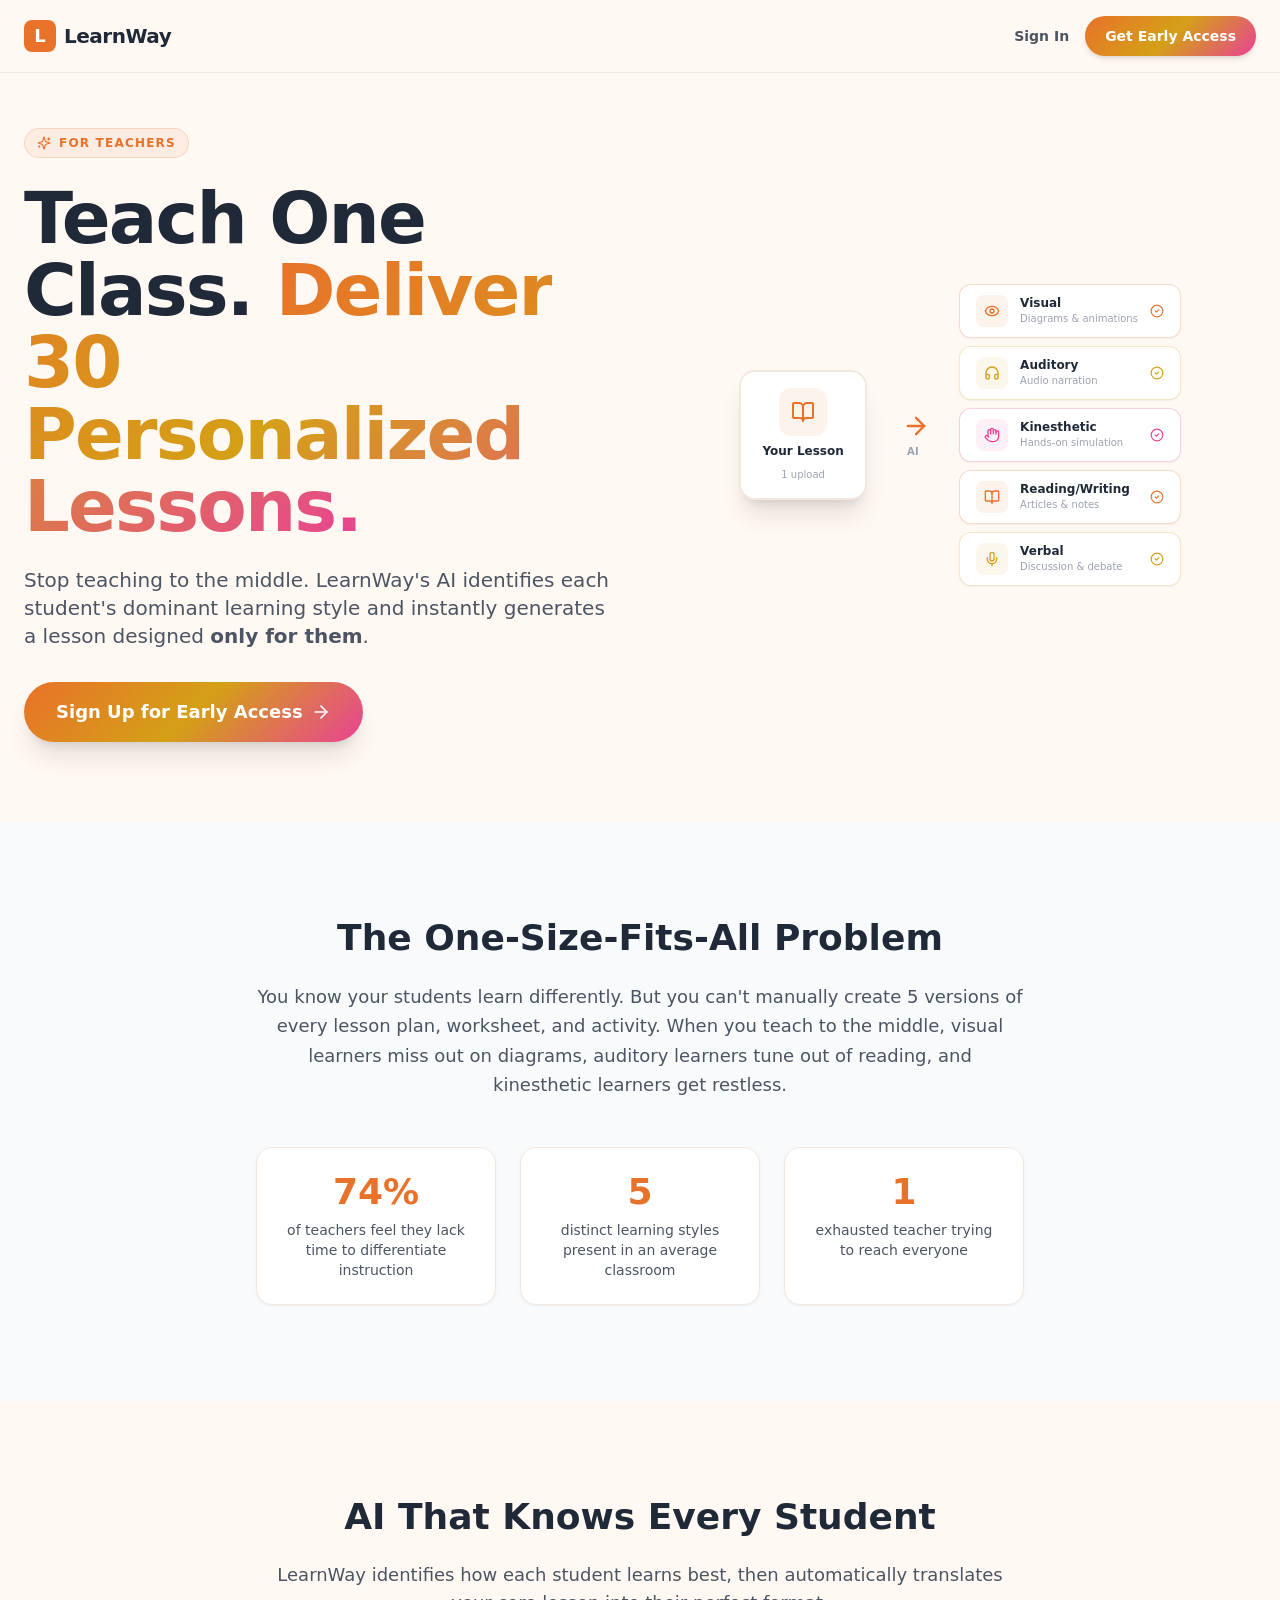
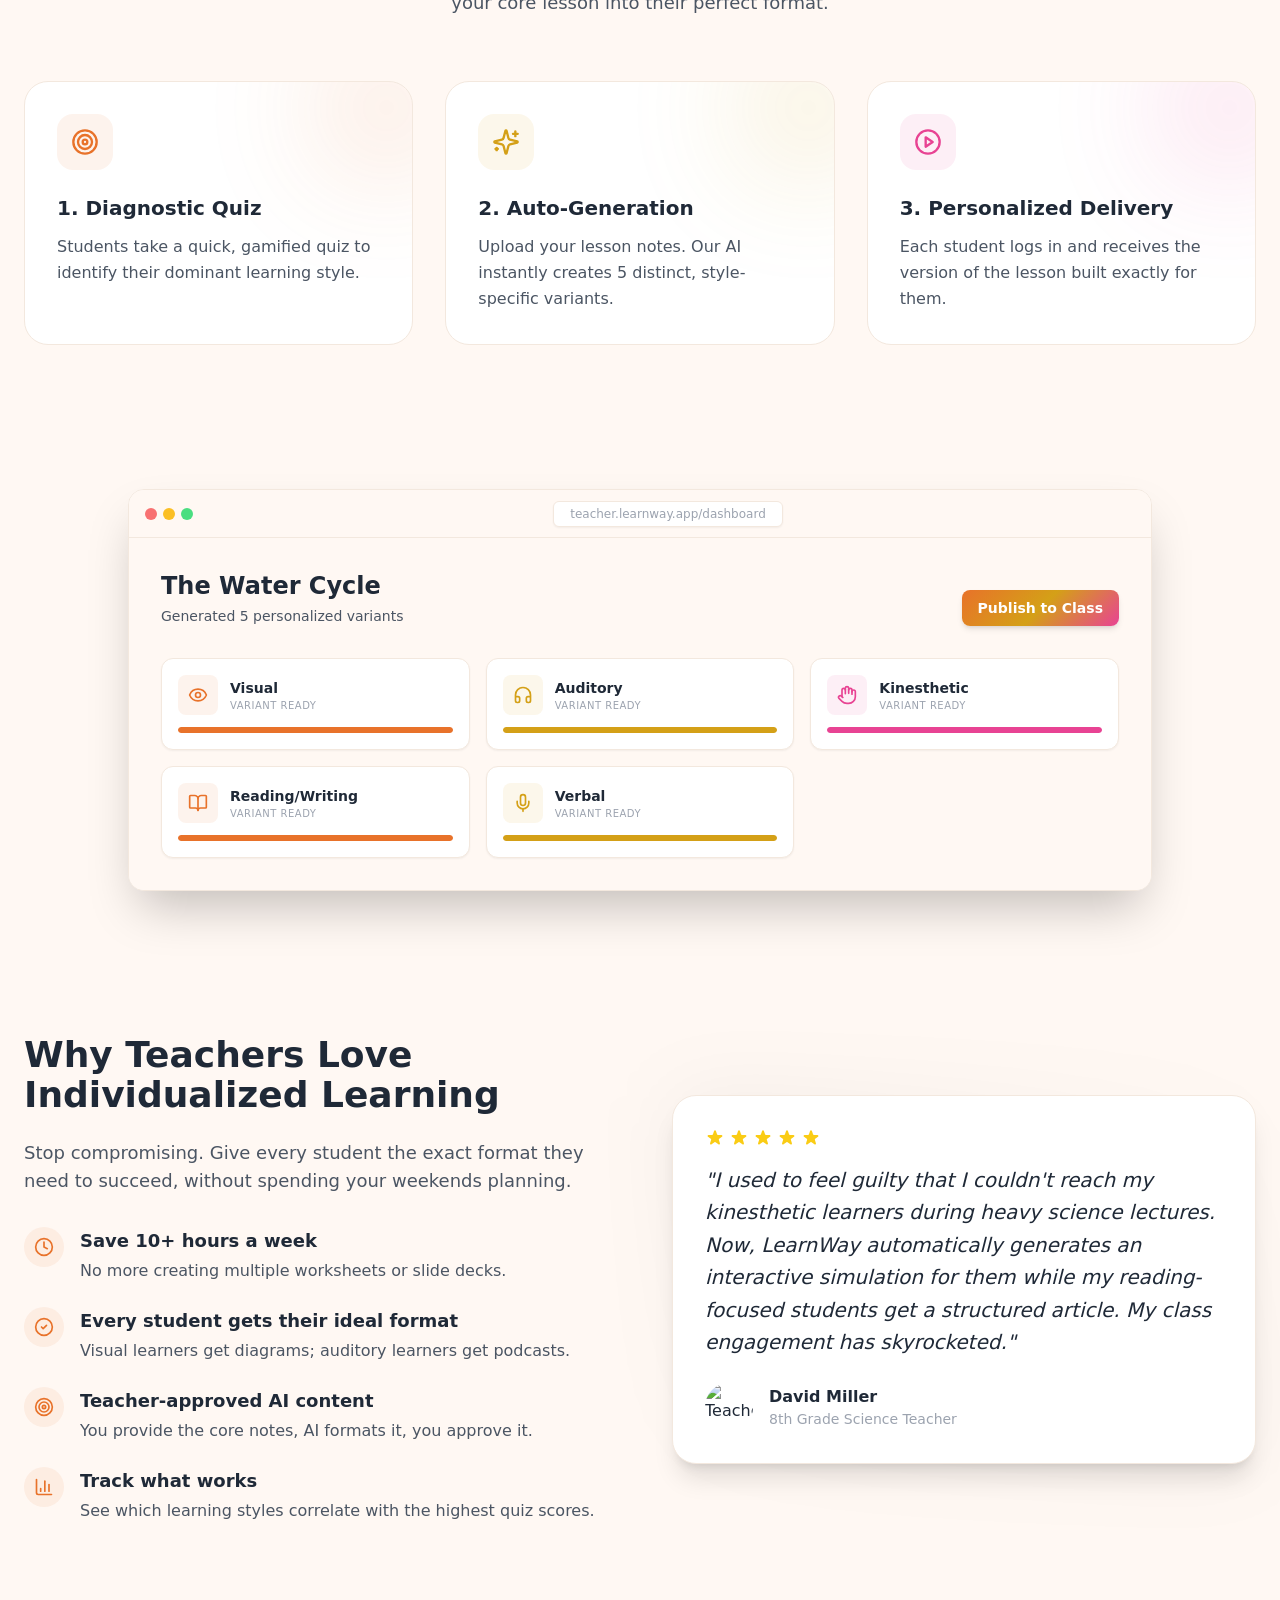
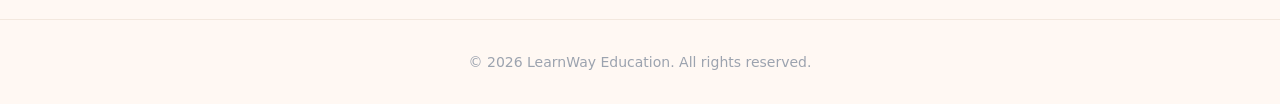
==== commit f21b592a: "Update index.html title and asset paths" ====
--- a/info/index.html
+++ b/info/index.html
@@ -4,9 +4,9 @@
     <meta charset="UTF-8" />
     <link rel="icon" type="image/svg+xml" href="/vite.svg" />
     <meta name="viewport" content="width=device-width, initial-scale=1.0" />
-    <title>Learning Styles Lesson Platform - Variant 2</title>
-    <script type="module" crossorigin src="/landingpage/assets/index-upkTWyWl.js"></script>
-    <link rel="stylesheet" crossorigin href="/landingpage/assets/index-DX5-PF6Q.css">
+    <title>Learning Styles Lesson Platform - Variant 1</title>
+    <script type="module" crossorigin src="/info/assets/index-CtbJ-LrG.js"></script>
+    <link rel="stylesheet" crossorigin href="/info/assets/index-BIw0tw79.css">
   </head>
   <body>
     <div id="root"></div>
--- a/info/assets/index-BIw0tw79.css
+++ b/info/assets/index-BIw0tw79.css
@@ -0,0 +1 @@
+@import"https://fonts.googleapis.com/css2?family=Inter:wght@400;500;600;700;800&display=swap";@tailwind base;@tailwind components;@tailwind utilities;*,:before,:after{--tw-border-spacing-x: 0;--tw-border-spacing-y: 0;--tw-translate-x: 0;--tw-translate-y: 0;--tw-rotate: 0;--tw-skew-x: 0;--tw-skew-y: 0;--tw-scale-x: 1;--tw-scale-y: 1;--tw-pan-x: ;--tw-pan-y: ;--tw-pinch-zoom: ;--tw-scroll-snap-strictness: proximity;--tw-gradient-from-position: ;--tw-gradient-via-position: ;--tw-gradient-to-position: ;--tw-ordinal: ;--tw-slashed-zero: ;--tw-numeric-figure: ;--tw-numeric-spacing: ;--tw-numeric-fraction: ;--tw-ring-inset: ;--tw-ring-offset-width: 0px;--tw-ring-offset-color: #fff;--tw-ring-color: rgb(59 130 246 / .5);--tw-ring-offset-shadow: 0 0 #0000;--tw-ring-shadow: 0 0 #0000;--tw-shadow: 0 0 #0000;--tw-shadow-colored: 0 0 #0000;--tw-blur: ;--tw-brightness: ;--tw-contrast: ;--tw-grayscale: ;--tw-hue-rotate: ;--tw-invert: ;--tw-saturate: ;--tw-sepia: ;--tw-drop-shadow: ;--tw-backdrop-blur: ;--tw-backdrop-brightness: ;--tw-backdrop-contrast: ;--tw-backdrop-grayscale: ;--tw-backdrop-hue-rotate: ;--tw-backdrop-invert: ;--tw-backdrop-opacity: ;--tw-backdrop-saturate: ;--tw-backdrop-sepia: ;--tw-contain-size: ;--tw-contain-layout: ;--tw-contain-paint: ;--tw-contain-style: }::backdrop{--tw-border-spacing-x: 0;--tw-border-spacing-y: 0;--tw-translate-x: 0;--tw-translate-y: 0;--tw-rotate: 0;--tw-skew-x: 0;--tw-skew-y: 0;--tw-scale-x: 1;--tw-scale-y: 1;--tw-pan-x: ;--tw-pan-y: ;--tw-pinch-zoom: ;--tw-scroll-snap-strictness: proximity;--tw-gradient-from-position: ;--tw-gradient-via-position: ;--tw-gradient-to-position: ;--tw-ordinal: ;--tw-slashed-zero: ;--tw-numeric-figure: ;--tw-numeric-spacing: ;--tw-numeric-fraction: ;--tw-ring-inset: ;--tw-ring-offset-width: 0px;--tw-ring-offset-color: #fff;--tw-ring-color: rgb(59 130 246 / .5);--tw-ring-offset-shadow: 0 0 #0000;--tw-ring-shadow: 0 0 #0000;--tw-shadow: 0 0 #0000;--tw-shadow-colored: 0 0 #0000;--tw-blur: ;--tw-brightness: ;--tw-contrast: ;--tw-grayscale: ;--tw-hue-rotate: ;--tw-invert: ;--tw-saturate: ;--tw-sepia: ;--tw-drop-shadow: ;--tw-backdrop-blur: ;--tw-backdrop-brightness: ;--tw-backdrop-contrast: ;--tw-backdrop-grayscale: ;--tw-backdrop-hue-rotate: ;--tw-backdrop-invert: ;--tw-backdrop-opacity: ;--tw-backdrop-saturate: ;--tw-backdrop-sepia: ;--tw-contain-size: ;--tw-contain-layout: ;--tw-contain-paint: ;--tw-contain-style: }*,:before,:after{box-sizing:border-box;border-width:0;border-style:solid;border-color:#e5e7eb}:before,:after{--tw-content: ""}html,:host{line-height:1.5;-webkit-text-size-adjust:100%;-moz-tab-size:4;-o-tab-size:4;tab-size:4;font-family:ui-sans-serif,system-ui,sans-serif,"Apple Color Emoji","Segoe UI Emoji",Segoe UI Symbol,"Noto Color Emoji";font-feature-settings:normal;font-variation-settings:normal;-webkit-tap-highlight-color:transparent}body{margin:0;line-height:inherit}hr{height:0;color:inherit;border-top-width:1px}abbr:where([title]){-webkit-text-decoration:underline dotted;text-decoration:underline dotted}h1,h2,h3,h4,h5,h6{font-size:inherit;font-weight:inherit}a{color:inherit;text-decoration:inherit}b,strong{font-weight:bolder}code,kbd,samp,pre{font-family:ui-monospace,SFMono-Regular,Menlo,Monaco,Consolas,Liberation Mono,Courier New,monospace;font-feature-settings:normal;font-variation-settings:normal;font-size:1em}small{font-size:80%}sub,sup{font-size:75%;line-height:0;position:relative;vertical-align:baseline}sub{bottom:-.25em}sup{top:-.5em}table{text-indent:0;border-color:inherit;border-collapse:collapse}button,input,optgroup,select,textarea{font-family:inherit;font-feature-settings:inherit;font-variation-settings:inherit;font-size:100%;font-weight:inherit;line-height:inherit;letter-spacing:inherit;color:inherit;margin:0;padding:0}button,select{text-transform:none}button,input:where([type=button]),input:where([type=reset]),input:where([type=submit]){-webkit-appearance:button;background-color:transparent;background-image:none}:-moz-focusring{outline:auto}:-moz-ui-invalid{box-shadow:none}progress{vertical-align:baseline}::-webkit-inner-spin-button,::-webkit-outer-spin-button{height:auto}[type=search]{-webkit-appearance:textfield;outline-offset:-2px}::-webkit-search-decoration{-webkit-appearance:none}::-webkit-file-upload-button{-webkit-appearance:button;font:inherit}summary{display:list-item}blockquote,dl,dd,h1,h2,h3,h4,h5,h6,hr,figure,p,pre{margin:0}fieldset{margin:0;padding:0}legend{padding:0}ol,ul,menu{list-style:none;margin:0;padding:0}dialog{padding:0}textarea{resize:vertical}input::-moz-placeholder,textarea::-moz-placeholder{opacity:1;color:#9ca3af}input::placeholder,textarea::placeholder{opacity:1;color:#9ca3af}button,[role=button]{cursor:pointer}:disabled{cursor:default}img,svg,video,canvas,audio,iframe,embed,object{display:block;vertical-align:middle}img,video{max-width:100%;height:auto}[hidden]:where(:not([hidden=until-found])){display:none}.fixed{position:fixed}.absolute{position:absolute}.relative{position:relative}.inset-0{top:0;right:0;bottom:0;left:0}.bottom-24{bottom:6rem}.left-0{left:0}.right-0{right:0}.right-6{right:1.5rem}.top-0{top:0}.z-10{z-index:10}.z-50{z-index:50}.mx-auto{margin-left:auto;margin-right:auto}.mb-1{margin-bottom:.25rem}.mb-12{margin-bottom:3rem}.mb-16{margin-bottom:4rem}.mb-2{margin-bottom:.5rem}.mb-3{margin-bottom:.75rem}.mb-4{margin-bottom:1rem}.mb-6{margin-bottom:1.5rem}.mb-8{margin-bottom:2rem}.ml-auto{margin-left:auto}.mt-0\.5{margin-top:.125rem}.flex{display:flex}.inline-flex{display:inline-flex}.grid{display:grid}.hidden{display:none}.h-1\.5{height:.375rem}.h-10{height:2.5rem}.h-12{height:3rem}.h-14{height:3.5rem}.h-3{height:.75rem}.h-32{height:8rem}.h-5{height:1.25rem}.h-8{height:2rem}.h-9{height:2.25rem}.h-full{height:100%}.min-h-screen{min-height:100vh}.w-10{width:2.5rem}.w-12{width:3rem}.w-14{width:3.5rem}.w-28{width:7rem}.w-3{width:.75rem}.w-32{width:8rem}.w-5{width:1.25rem}.w-8{width:2rem}.w-9{width:2.25rem}.w-full{width:100%}.min-w-0{min-width:0px}.min-w-\[240px\]{min-width:240px}.max-w-2xl{max-width:42rem}.max-w-3xl{max-width:48rem}.max-w-5xl{max-width:64rem}.max-w-7xl{max-width:80rem}.flex-1{flex:1 1 0%}.flex-shrink-0{flex-shrink:0}.transform{transform:translate(var(--tw-translate-x),var(--tw-translate-y)) rotate(var(--tw-rotate)) skew(var(--tw-skew-x)) skewY(var(--tw-skew-y)) scaleX(var(--tw-scale-x)) scaleY(var(--tw-scale-y))}.grid-cols-2{grid-template-columns:repeat(2,minmax(0,1fr))}.flex-col{flex-direction:column}.items-end{align-items:flex-end}.items-center{align-items:center}.justify-center{justify-content:center}.justify-between{justify-content:space-between}.gap-1{gap:.25rem}.gap-1\.5{gap:.375rem}.gap-12{gap:3rem}.gap-16{gap:4rem}.gap-2{gap:.5rem}.gap-3{gap:.75rem}.gap-4{gap:1rem}.gap-6{gap:1.5rem}.gap-8{gap:2rem}.space-y-6>:not([hidden])~:not([hidden]){--tw-space-y-reverse: 0;margin-top:calc(1.5rem * calc(1 - var(--tw-space-y-reverse)));margin-bottom:calc(1.5rem * var(--tw-space-y-reverse))}.overflow-hidden{overflow:hidden}.truncate{overflow:hidden;text-overflow:ellipsis;white-space:nowrap}.rounded-2xl{border-radius:1rem}.rounded-3xl{border-radius:1.5rem}.rounded-full{border-radius:9999px}.rounded-lg{border-radius:.5rem}.rounded-md{border-radius:.375rem}.rounded-xl{border-radius:.75rem}.border{border-width:1px}.border-2{border-width:2px}.border-b{border-bottom-width:1px}.border-t{border-top-width:1px}.bg-amber-400{--tw-bg-opacity: 1;background-color:rgb(251 191 36 / var(--tw-bg-opacity, 1))}.bg-green-400{--tw-bg-opacity: 1;background-color:rgb(74 222 128 / var(--tw-bg-opacity, 1))}.bg-red-400{--tw-bg-opacity: 1;background-color:rgb(248 113 113 / var(--tw-bg-opacity, 1))}.bg-gradient-to-tr{background-image:linear-gradient(to top right,var(--tw-gradient-stops))}.from-transparent{--tw-gradient-from: transparent var(--tw-gradient-from-position);--tw-gradient-to: rgb(0 0 0 / 0) var(--tw-gradient-to-position);--tw-gradient-stops: var(--tw-gradient-from), var(--tw-gradient-to)}.via-black\/5{--tw-gradient-to: rgb(0 0 0 / 0) var(--tw-gradient-to-position);--tw-gradient-stops: var(--tw-gradient-from), rgb(0 0 0 / .05) var(--tw-gradient-via-position), var(--tw-gradient-to)}.to-transparent{--tw-gradient-to: transparent var(--tw-gradient-to-position)}.bg-clip-text{-webkit-background-clip:text;background-clip:text}.fill-yellow-400{fill:#facc15}.p-2\.5{padding:.625rem}.p-3{padding:.75rem}.p-4{padding:1rem}.p-6{padding:1.5rem}.p-8{padding:2rem}.px-2{padding-left:.5rem;padding-right:.5rem}.px-3{padding-left:.75rem;padding-right:.75rem}.px-4{padding-left:1rem;padding-right:1rem}.px-5{padding-left:1.25rem;padding-right:1.25rem}.px-6{padding-left:1.5rem;padding-right:1.5rem}.px-8{padding-left:2rem;padding-right:2rem}.py-1{padding-top:.25rem;padding-bottom:.25rem}.py-1\.5{padding-top:.375rem;padding-bottom:.375rem}.py-12{padding-top:3rem;padding-bottom:3rem}.py-2{padding-top:.5rem;padding-bottom:.5rem}.py-2\.5{padding-top:.625rem;padding-bottom:.625rem}.py-24{padding-top:6rem;padding-bottom:6rem}.py-4{padding-top:1rem;padding-bottom:1rem}.py-8{padding-top:2rem;padding-bottom:2rem}.pb-2{padding-bottom:.5rem}.pb-20{padding-bottom:5rem}.pt-1{padding-top:.25rem}.pt-32{padding-top:8rem}.text-left{text-align:left}.text-center{text-align:center}.font-sans{font-family:ui-sans-serif,system-ui,sans-serif,"Apple Color Emoji","Segoe UI Emoji",Segoe UI Symbol,"Noto Color Emoji"}.text-2xl{font-size:1.5rem;line-height:2rem}.text-3xl{font-size:1.875rem;line-height:2.25rem}.text-4xl{font-size:2.25rem;line-height:2.5rem}.text-5xl{font-size:3rem;line-height:1}.text-\[10px\]{font-size:10px}.text-\[11px\]{font-size:11px}.text-lg{font-size:1.125rem;line-height:1.75rem}.text-sm{font-size:.875rem;line-height:1.25rem}.text-xl{font-size:1.25rem;line-height:1.75rem}.text-xs{font-size:.75rem;line-height:1rem}.font-black{font-weight:900}.font-bold{font-weight:700}.font-extrabold{font-weight:800}.font-medium{font-weight:500}.font-semibold{font-weight:600}.uppercase{text-transform:uppercase}.italic{font-style:italic}.leading-\[1\.1\]{line-height:1.1}.leading-relaxed{line-height:1.625}.leading-tight{line-height:1.25}.tracking-tight{letter-spacing:-.025em}.tracking-wider{letter-spacing:.05em}.tracking-widest{letter-spacing:.1em}.text-transparent{color:transparent}.text-white{--tw-text-opacity: 1;color:rgb(255 255 255 / var(--tw-text-opacity, 1))}.text-yellow-400{--tw-text-opacity: 1;color:rgb(250 204 21 / var(--tw-text-opacity, 1))}.opacity-20{opacity:.2}.shadow-2xl{--tw-shadow: 0 25px 50px -12px rgb(0 0 0 / .25);--tw-shadow-colored: 0 25px 50px -12px var(--tw-shadow-color);box-shadow:var(--tw-ring-offset-shadow, 0 0 #0000),var(--tw-ring-shadow, 0 0 #0000),var(--tw-shadow)}.shadow-lg{--tw-shadow: 0 10px 15px -3px rgb(0 0 0 / .1), 0 4px 6px -4px rgb(0 0 0 / .1);--tw-shadow-colored: 0 10px 15px -3px var(--tw-shadow-color), 0 4px 6px -4px var(--tw-shadow-color);box-shadow:var(--tw-ring-offset-shadow, 0 0 #0000),var(--tw-ring-shadow, 0 0 #0000),var(--tw-shadow)}.shadow-md{--tw-shadow: 0 4px 6px -1px rgb(0 0 0 / .1), 0 2px 4px -2px rgb(0 0 0 / .1);--tw-shadow-colored: 0 4px 6px -1px var(--tw-shadow-color), 0 2px 4px -2px var(--tw-shadow-color);box-shadow:var(--tw-ring-offset-shadow, 0 0 #0000),var(--tw-ring-shadow, 0 0 #0000),var(--tw-shadow)}.shadow-sm{--tw-shadow: 0 1px 2px 0 rgb(0 0 0 / .05);--tw-shadow-colored: 0 1px 2px 0 var(--tw-shadow-color);box-shadow:var(--tw-ring-offset-shadow, 0 0 #0000),var(--tw-ring-shadow, 0 0 #0000),var(--tw-shadow)}.shadow-xl{--tw-shadow: 0 20px 25px -5px rgb(0 0 0 / .1), 0 8px 10px -6px rgb(0 0 0 / .1);--tw-shadow-colored: 0 20px 25px -5px var(--tw-shadow-color), 0 8px 10px -6px var(--tw-shadow-color);box-shadow:var(--tw-ring-offset-shadow, 0 0 #0000),var(--tw-ring-shadow, 0 0 #0000),var(--tw-shadow)}.blur-2xl{--tw-blur: blur(40px);filter:var(--tw-blur) var(--tw-brightness) var(--tw-contrast) var(--tw-grayscale) var(--tw-hue-rotate) var(--tw-invert) var(--tw-saturate) var(--tw-sepia) var(--tw-drop-shadow)}.blur-3xl{--tw-blur: blur(64px);filter:var(--tw-blur) var(--tw-brightness) var(--tw-contrast) var(--tw-grayscale) var(--tw-hue-rotate) var(--tw-invert) var(--tw-saturate) var(--tw-sepia) var(--tw-drop-shadow)}.backdrop-blur-md{--tw-backdrop-blur: blur(12px);-webkit-backdrop-filter:var(--tw-backdrop-blur) var(--tw-backdrop-brightness) var(--tw-backdrop-contrast) var(--tw-backdrop-grayscale) var(--tw-backdrop-hue-rotate) var(--tw-backdrop-invert) var(--tw-backdrop-opacity) var(--tw-backdrop-saturate) var(--tw-backdrop-sepia);backdrop-filter:var(--tw-backdrop-blur) var(--tw-backdrop-brightness) var(--tw-backdrop-contrast) var(--tw-backdrop-grayscale) var(--tw-backdrop-hue-rotate) var(--tw-backdrop-invert) var(--tw-backdrop-opacity) var(--tw-backdrop-saturate) var(--tw-backdrop-sepia)}.transition{transition-property:color,background-color,border-color,text-decoration-color,fill,stroke,opacity,box-shadow,transform,filter,backdrop-filter;transition-timing-function:cubic-bezier(.4,0,.2,1);transition-duration:.15s}.transition-colors{transition-property:color,background-color,border-color,text-decoration-color,fill,stroke;transition-timing-function:cubic-bezier(.4,0,.2,1);transition-duration:.15s}.transition-opacity{transition-property:opacity;transition-timing-function:cubic-bezier(.4,0,.2,1);transition-duration:.15s}.transition-transform{transition-property:transform;transition-timing-function:cubic-bezier(.4,0,.2,1);transition-duration:.15s}.duration-500{transition-duration:.5s}body{font-family:Inter,sans-serif;-webkit-font-smoothing:antialiased;-moz-osx-font-smoothing:grayscale}::-webkit-scrollbar{width:6px;height:6px}::-webkit-scrollbar-track{background:transparent}::-webkit-scrollbar-thumb{background:#e5e7eb;border-radius:3px}::-webkit-scrollbar-thumb:hover{background:#d1d5db}.selection\:bg-black\/10 *::-moz-selection{background-color:#0000001a}.selection\:bg-black\/10 *::selection{background-color:#0000001a}.selection\:bg-black\/10::-moz-selection{background-color:#0000001a}.selection\:bg-black\/10::selection{background-color:#0000001a}.hover\:scale-105:hover{--tw-scale-x: 1.05;--tw-scale-y: 1.05;transform:translate(var(--tw-translate-x),var(--tw-translate-y)) rotate(var(--tw-rotate)) skew(var(--tw-skew-x)) skewY(var(--tw-skew-y)) scaleX(var(--tw-scale-x)) scaleY(var(--tw-scale-y))}.hover\:opacity-80:hover{opacity:.8}.active\:scale-95:active{--tw-scale-x: .95;--tw-scale-y: .95;transform:translate(var(--tw-translate-x),var(--tw-translate-y)) rotate(var(--tw-rotate)) skew(var(--tw-skew-x)) skewY(var(--tw-skew-y)) scaleX(var(--tw-scale-x)) scaleY(var(--tw-scale-y))}.group:hover .group-hover\:opacity-40{opacity:.4}@media (min-width: 640px){.sm\:grid-cols-3{grid-template-columns:repeat(3,minmax(0,1fr))}.sm\:flex-row{flex-direction:row}}@media (min-width: 768px){.md\:flex{display:flex}.md\:w-32{width:8rem}.md\:grid-cols-2{grid-template-columns:repeat(2,minmax(0,1fr))}.md\:grid-cols-3{grid-template-columns:repeat(3,minmax(0,1fr))}.md\:gap-8{gap:2rem}.md\:text-4xl{font-size:2.25rem;line-height:2.5rem}.md\:text-6xl{font-size:3.75rem;line-height:1}.md\:text-xl{font-size:1.25rem;line-height:1.75rem}}@media (min-width: 1024px){.lg\:grid-cols-2{grid-template-columns:repeat(2,minmax(0,1fr))}.lg\:text-7xl{font-size:4.5rem;line-height:1}}@media (prefers-color-scheme: dark){.dark\:via-white\/5{--tw-gradient-to: rgb(255 255 255 / 0) var(--tw-gradient-to-position);--tw-gradient-stops: var(--tw-gradient-from), rgb(255 255 255 / .05) var(--tw-gradient-via-position), var(--tw-gradient-to)}}
